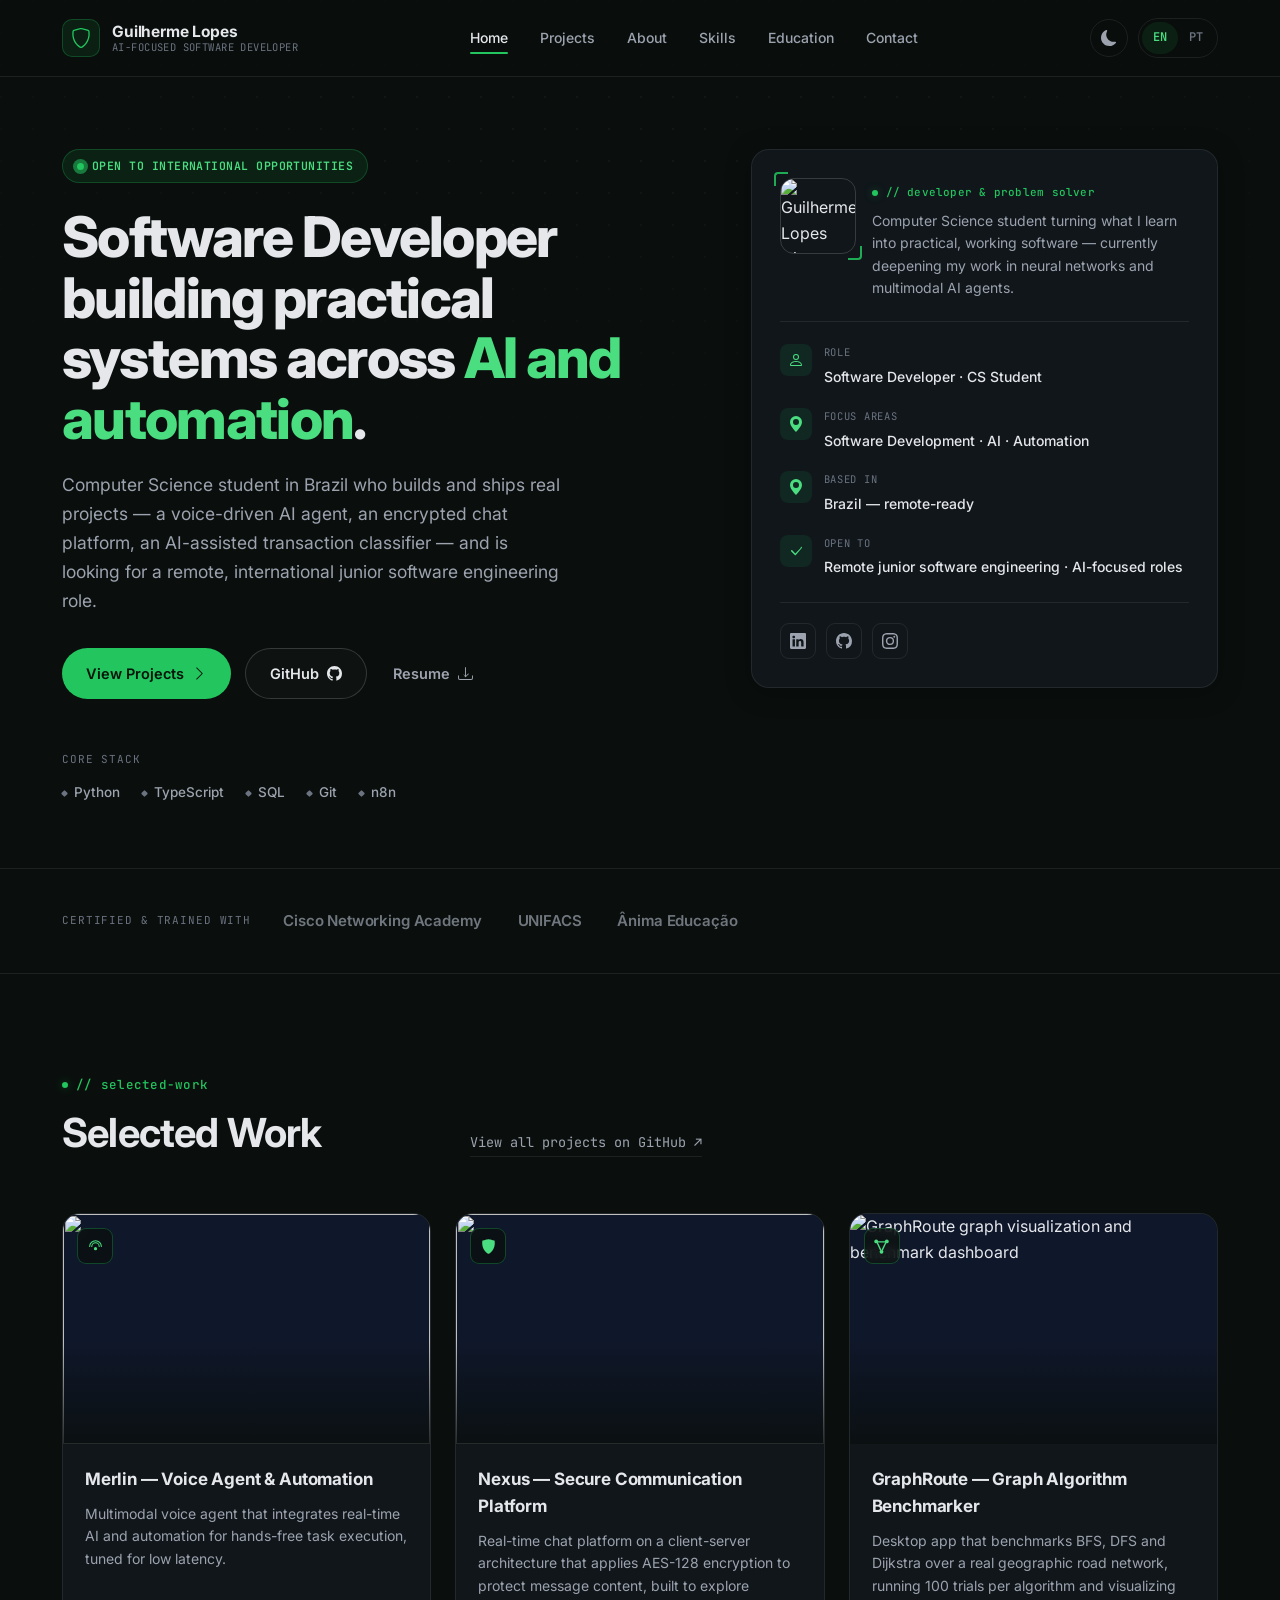
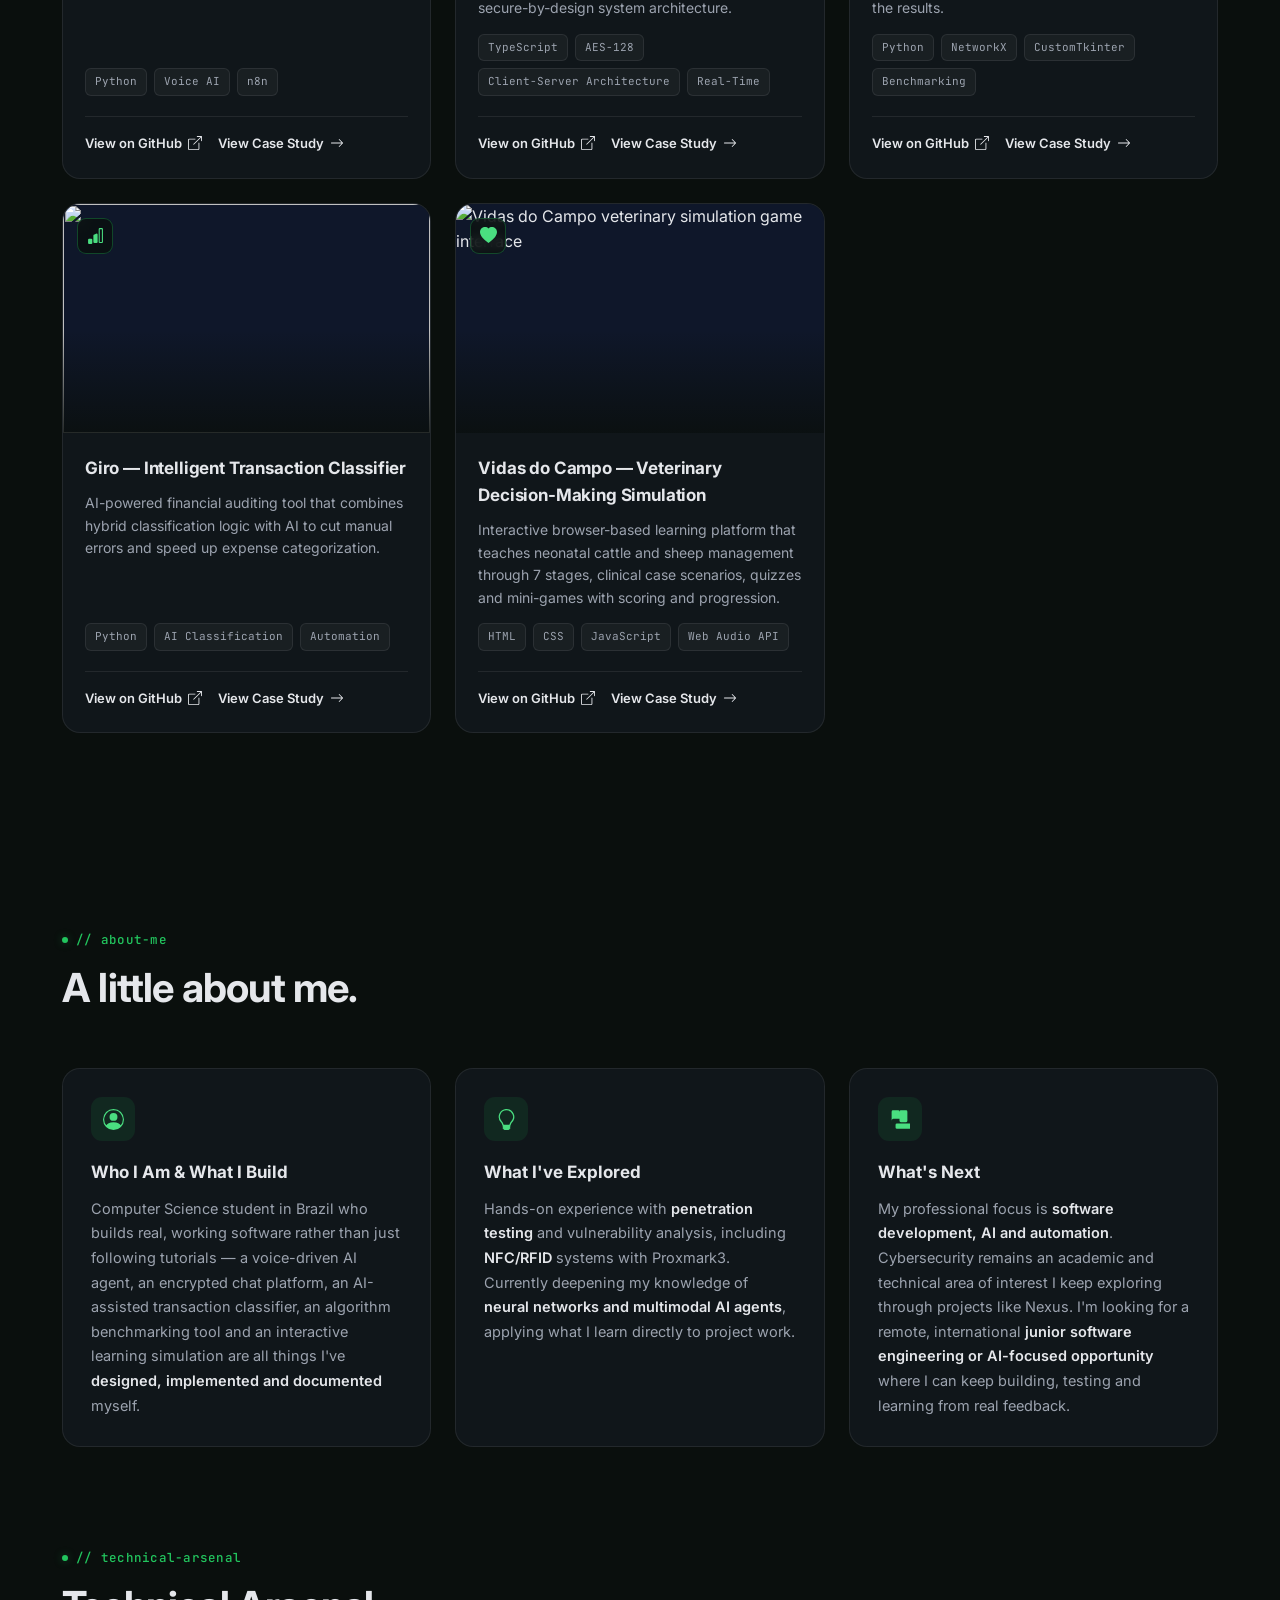
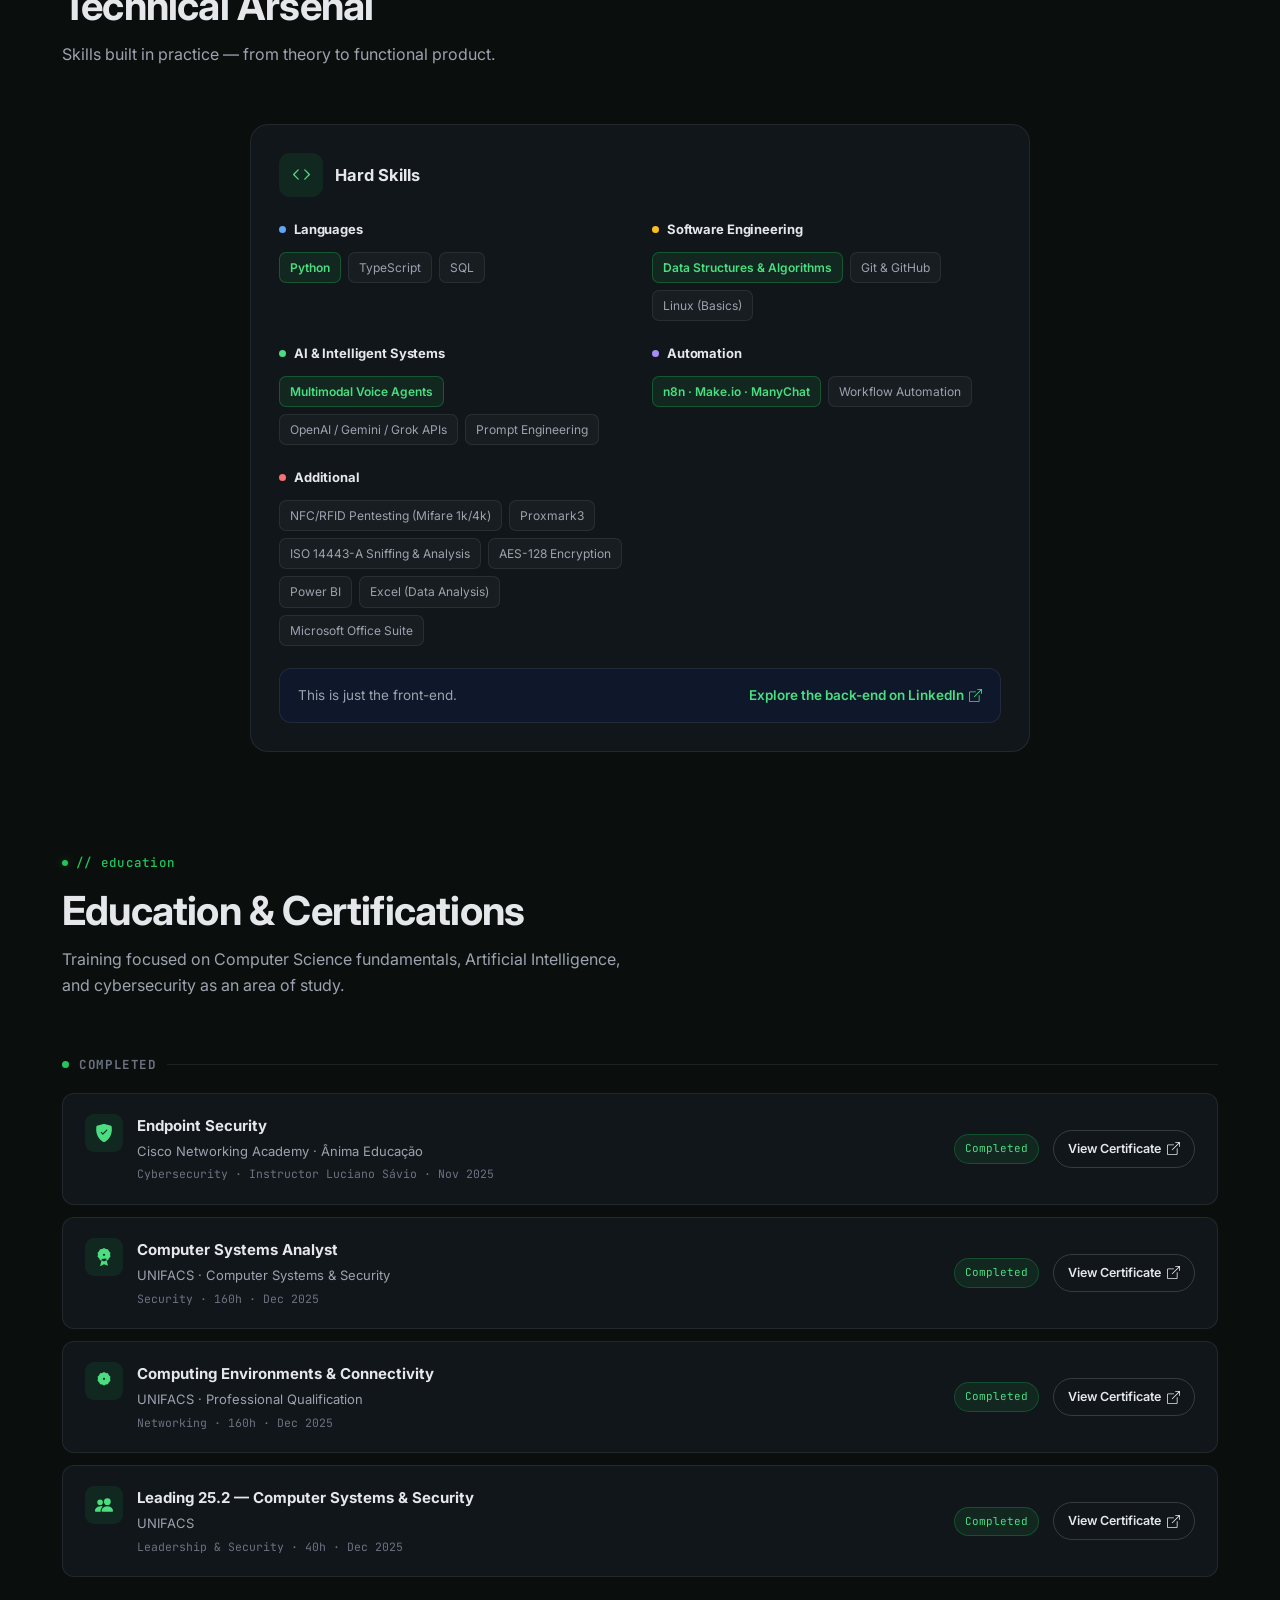
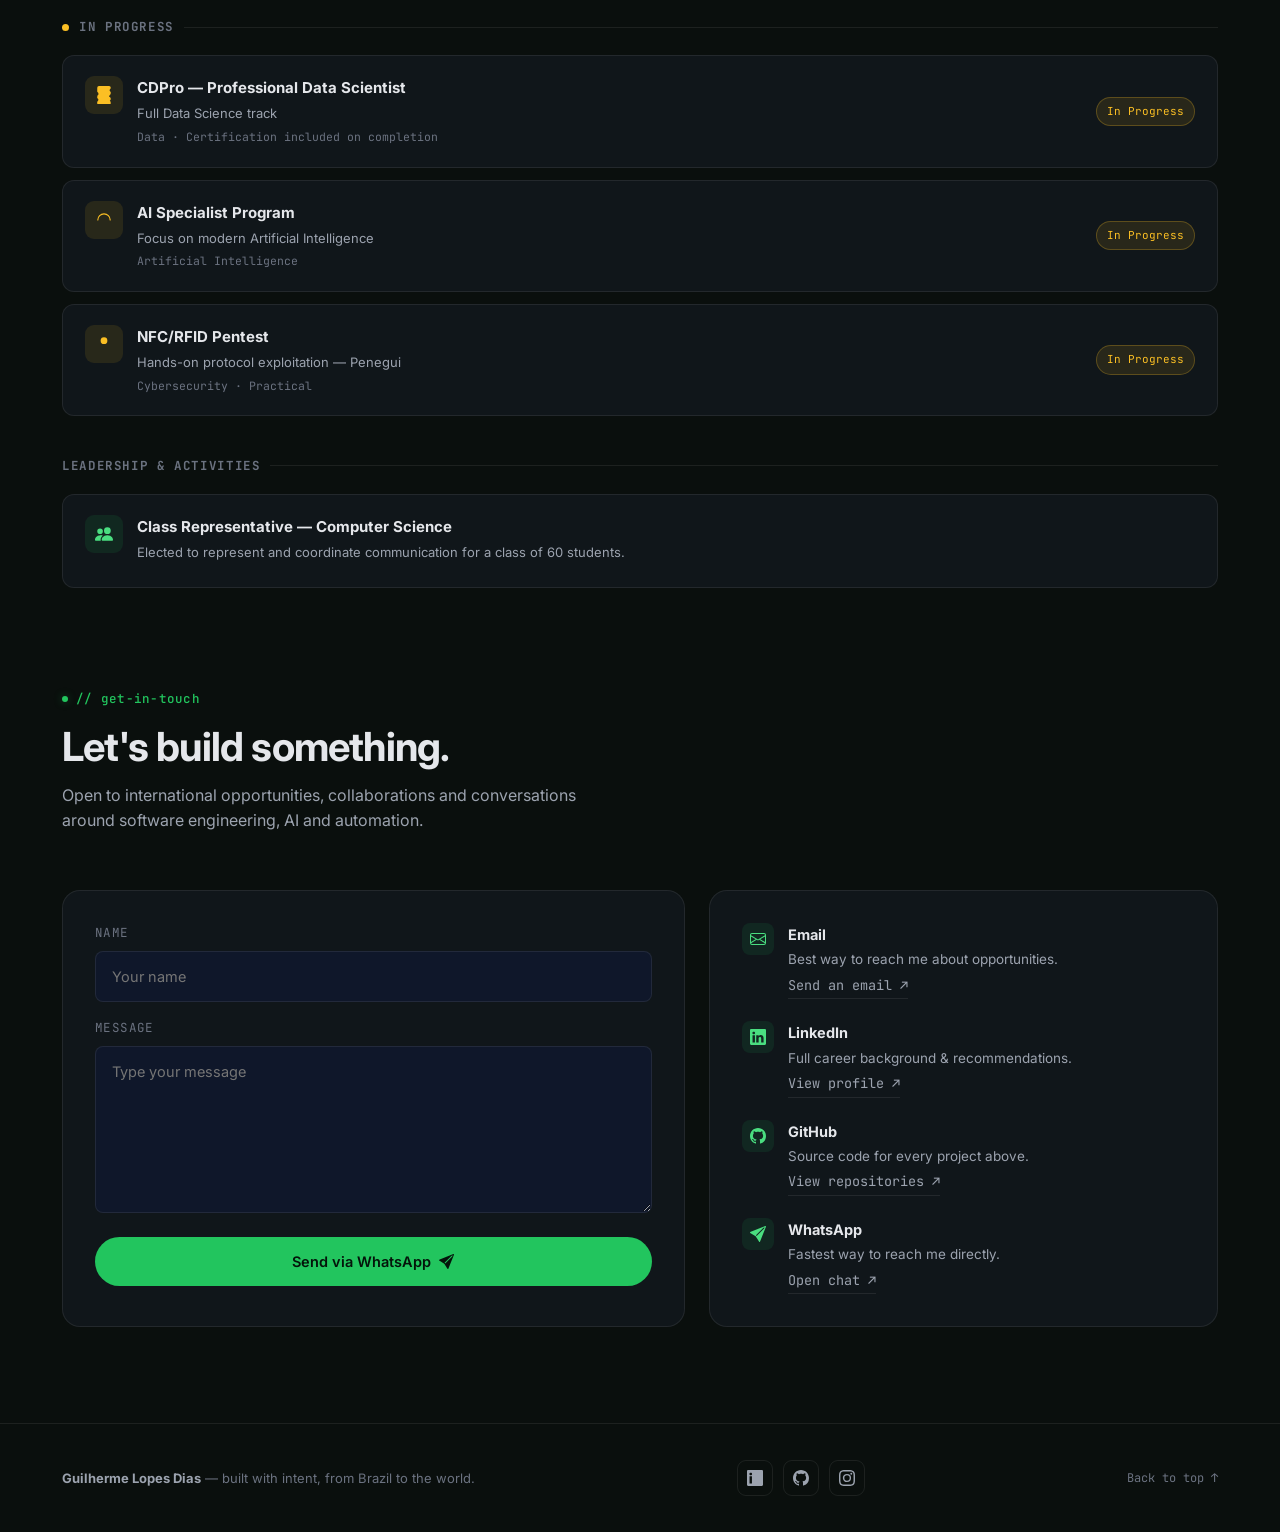
==== index (2) copy 2.html @ 8dca3798 "Add files via upload" ====
<!DOCTYPE html>
<html lang="en" data-theme="dark-green">
<head>
<meta charset="UTF-8">
<meta name="viewport" content="width=device-width, initial-scale=1.0">
<title>Guilherme Lopes Dias | Software Engineer | AI & Automation</title>
<meta name="description" content="Guilherme Lopes Dias — Computer Science student and early-career Software Engineer building practical projects across AI and automation, with cybersecurity as an area of academic and technical interest. Open to remote international junior software engineering opportunities.">
<meta property="og:type" content="website">
<meta property="og:title" content="Guilherme Lopes Dias | Software Engineer | AI & Automation">
<meta property="og:description" content="Computer Science student building practical software across AI, automation and security-focused projects. Open to remote international junior software engineering opportunities.">
<meta property="og:image" content="img/guilherme.jpeg">
<meta name="twitter:card" content="summary">
<meta name="twitter:title" content="Guilherme Lopes Dias | Software Engineer | AI & Automation">
<meta name="twitter:description" content="Computer Science student building practical software across AI, automation and security-focused projects. Open to remote international junior software engineering opportunities.">
<meta name="twitter:image" content="img/guilherme.jpeg">
<link rel="preconnect" href="https://fonts.googleapis.com">
<link rel="preconnect" href="https://fonts.gstatic.com" crossorigin>
<link rel="icon" type="image/svg+xml" href="favicon.svg">
<link rel="stylesheet" href="styles copy 2.css">
</head>
<body>

<a href="#main" class="skip-link">Skip to content</a>
<div class="bg-grid" aria-hidden="true"></div>

<!-- ============ HEADER ============ -->
<header class="site-header">
  <div class="header-inner">
    <a href="#home" class="brand">
      <span class="brand-mark" aria-hidden="true">
        <svg xmlns="http://www.w3.org/2000/svg" viewBox="0 0 16 16" fill="currentColor"><path d="M5.338 1.59a61 61 0 0 0-2.837.856.48.48 0 0 0-.328.39c-.554 4.157.726 7.19 2.253 9.188a10.7 10.7 0 0 0 2.287 2.233c.346.244.652.42.893.533q.18.085.293.118a1 1 0 0 0 .101.025 1 1 0 0 0 .1-.025q.114-.033.294-.118c.24-.113.547-.29.893-.533a10.7 10.7 0 0 0 2.287-2.233c1.527-1.997 2.807-5.031 2.253-9.188a.48.48 0 0 0-.328-.39q-1.286-.445-2.837-.855C9.552 1.29 8.531 1.067 8 1.067c-.531 0-1.552.223-2.662.524zM5.072.56C6.157.265 7.31 0 8 0s1.843.265 2.928.56c1.11.3 2.229.655 2.887.87a1.54 1.54 0 0 1 1.044 1.262c.596 4.477-.787 7.795-2.465 9.99a11.8 11.8 0 0 1-2.517 2.453 7 7 0 0 1-1.048.625c-.28.132-.581.24-.829.24s-.548-.108-.829-.24a7 7 0 0 1-1.048-.625 11.8 11.8 0 0 1-2.517-2.453C1.945 10.487.562 7.169 1.158 2.692A1.54 1.54 0 0 1 2.202 1.43 63 63 0 0 1 5.072.56z"/></svg>
      </span>
      <span class="brand-text">
        <span class="brand-name">Guilherme Lopes</span>
        <span class="brand-role" data-i18n="brand.role">AI-Focused Software Developer</span>
      </span>
    </a>

    <nav class="main-nav" id="mainNav">
      <ul>
        <li><a href="#home" class="nav-link active" data-i18n="nav.home">Home</a></li>
        <li><a href="#projects" class="nav-link" data-i18n="nav.projects">Projects</a></li>
        <li><a href="#about" class="nav-link" data-i18n="nav.about">About</a></li>
        <li><a href="#skills" class="nav-link" data-i18n="nav.skills">Skills</a></li>
        <li><a href="#experience" class="nav-link" data-i18n="nav.education">Education</a></li>
        <li><a href="#contact" class="nav-link" data-i18n="nav.contact">Contact</a></li>
      </ul>
      <div class="lang-toggle mobile-lang-toggle" role="group" aria-label="Language">
        <button class="lang-btn active" data-lang="en">EN</button>
        <button class="lang-btn" data-lang="pt">PT</button>
      </div>
    </nav>

    <div class="header-controls">
      <button class="icon-toggle" id="themeToggle" aria-label="Toggle theme">
        <svg class="icon-moon" xmlns="http://www.w3.org/2000/svg" viewBox="0 0 16 16" fill="currentColor"><path d="M6 .278a.768.768 0 0 1 .08.858 7.2 7.2 0 0 0-.878 3.46c0 4.021 3.278 7.277 7.318 7.277.527 0 1.04-.055 1.533-.16a.79.79 0 0 1 .81.316.73.73 0 0 1-.031.893A8.35 8.35 0 0 1 8.344 16C3.734 16 0 12.286 0 7.71 0 4.266 2.114 1.312 5.124.06A.75.75 0 0 1 6 .278z"/></svg>
        <svg class="icon-sun" xmlns="http://www.w3.org/2000/svg" viewBox="0 0 16 16" fill="currentColor"><path d="M8 11a3 3 0 1 1 0-6 3 3 0 0 1 0 6m0 1a4 4 0 1 0 0-8 4 4 0 0 0 0 8M8 0a.5.5 0 0 1 .5.5v2a.5.5 0 0 1-1 0v-2A.5.5 0 0 1 8 0m0 13a.5.5 0 0 1 .5.5v2a.5.5 0 0 1-1 0v-2a.5.5 0 0 1 .5-.5M16 8a.5.5 0 0 1-.5.5h-2a.5.5 0 0 1 0-1h2a.5.5 0 0 1 .5.5M3 8a.5.5 0 0 1-.5.5h-2a.5.5 0 0 1 0-1h2A.5.5 0 0 1 3 8m10.657-5.657a.5.5 0 0 1 0 .707l-1.414 1.415a.5.5 0 1 1-.707-.708l1.414-1.414a.5.5 0 0 1 .707 0m-9.193 9.193a.5.5 0 0 1 0 .707L3.05 13.657a.5.5 0 0 1-.707-.707l1.414-1.414a.5.5 0 0 1 .707 0m9.193 2.121a.5.5 0 0 1-.707 0l-1.414-1.414a.5.5 0 0 1 .707-.707l1.414 1.414a.5.5 0 0 1 0 .707M4.464 4.465a.5.5 0 0 1-.707 0L2.343 3.05a.5.5 0 1 1 .707-.707l1.414 1.414a.5.5 0 0 1 0 .708z"/></svg>
      </button>
      <div class="lang-toggle" role="group" aria-label="Language">
        <button class="lang-btn active" data-lang="en">EN</button>
        <button class="lang-btn" data-lang="pt">PT</button>
      </div>
      <button class="menu-toggle" id="menuToggle" aria-label="Open menu" aria-expanded="false">
        <svg class="icon-open" xmlns="http://www.w3.org/2000/svg" viewBox="0 0 16 16" fill="currentColor"><path fill-rule="evenodd" d="M2.5 12a.5.5 0 0 1 .5-.5h10a.5.5 0 0 1 0 1H3a.5.5 0 0 1-.5-.5m0-4a.5.5 0 0 1 .5-.5h10a.5.5 0 0 1 0 1H3a.5.5 0 0 1-.5-.5m0-4a.5.5 0 0 1 .5-.5h10a.5.5 0 0 1 0 1H3a.5.5 0 0 1-.5-.5"/></svg>
        <svg class="icon-close" xmlns="http://www.w3.org/2000/svg" viewBox="0 0 16 16" fill="currentColor"><path d="M2.146 2.854a.5.5 0 1 1 .708-.708L8 7.293l5.146-5.147a.5.5 0 0 1 .708.708L8.707 8l5.147 5.146a.5.5 0 0 1-.708.708L8 8.707l-5.146 5.147a.5.5 0 0 1-.708-.708L7.293 8 2.146 2.854z"/></svg>
      </button>
    </div>
  </div>
</header>

<main id="main">

  <!-- ============ HERO ============ -->
  <section class="hero" id="home">
    <div class="container">
      <div class="hero-grid">

        <div class="hero-content">
          <span class="badge"><span class="pulse-dot"></span><span data-i18n="hero.badge">OPEN TO INTERNATIONAL OPPORTUNITIES</span></span>
          <h1><span data-i18n="hero.headline.pre">Software Developer building practical systems across</span> <span class="accent" data-i18n="hero.headline.accent">AI and automation</span><span data-i18n="hero.headline.dot">.</span></h1>
          <p class="hero-sub" data-i18n="hero.sub">Computer Science student in Brazil who builds and ships real projects — a voice-driven AI agent, an encrypted chat platform, an AI-assisted transaction classifier — and is looking for a remote, international junior software engineering role.</p>

          <div class="hero-cta">
            <a href="#projects" class="btn btn-primary">
              <span data-i18n="hero.ctaPrimary">View Projects</span>
              <svg xmlns="http://www.w3.org/2000/svg" viewBox="0 0 16 16" fill="currentColor"><path fill-rule="evenodd" d="M4.646 1.646a.5.5 0 0 1 .708 0l6 6a.5.5 0 0 1 0 .708l-6 6a.5.5 0 0 1-.708-.708L10.293 8 4.646 2.354a.5.5 0 0 1 0-.708z"/></svg>
            </a>
            <a href="https://github.com/Guilherme-Lopesz" target="_blank" rel="noopener" class="btn btn-outline">
              <span data-i18n="hero.ctaTertiary">GitHub</span>
              <svg xmlns="http://www.w3.org/2000/svg" viewBox="0 0 16 16" fill="currentColor"><path d="M8 0C3.58 0 0 3.58 0 8c0 3.54 2.29 6.53 5.47 7.59.4.07.55-.17.55-.38 0-.19-.01-.82-.01-1.49-2.01.37-2.53-.49-2.69-.94-.09-.23-.48-.94-.82-1.13-.28-.15-.68-.52-.01-.53.63-.01 1.08.58 1.23.82.72 1.21 1.87.87 2.33.66.07-.52.28-.87.51-1.07-1.78-.2-3.64-.89-3.64-3.95 0-.87.31-1.59.82-2.15-.08-.2-.36-1.02.08-2.12 0 0 .67-.21 2.2.82.64-.18 1.32-.27 2-.27s1.36.09 2 .27c1.53-1.04 2.2-.82 2.2-.82.44 1.1.16 1.92.08 2.12.51.56.82 1.27.82 2.15 0 3.07-1.87 3.75-3.65 3.95.29.25.54.73.54 1.48 0 1.07-.01 1.93-.01 2.2 0 .21.15.46.55.38A8.01 8.01 0 0 0 16 8c0-4.42-3.58-8-8-8"/></svg>
            </a>
            <!-- TODO: replace with the real resume file path once it's added to the project -->
            <a href="Guilherme_Lopes_Dias_Resume_Updated.pdf" target="_blank" rel="noopener" class="btn btn-ghost">
              <span data-i18n="hero.ctaResume">Resume</span>
              <svg xmlns="http://www.w3.org/2000/svg" viewBox="0 0 16 16" fill="currentColor"><path d="M.5 9.9a.5.5 0 0 1 .5.5v2.5a1 1 0 0 0 1 1h12a1 1 0 0 0 1-1v-2.5a.5.5 0 0 1 1 0v2.5a2 2 0 0 1-2 2H2a2 2 0 0 1-2-2v-2.5a.5.5 0 0 1 .5-.5"/><path d="M7.646 11.854a.5.5 0 0 0 .708 0l3-3a.5.5 0 0 0-.708-.708L8.5 10.293V1.5a.5.5 0 0 0-1 0v8.793L5.354 8.146a.5.5 0 1_-.708.708z"/></svg>
            </a>
          </div>

          <div class="tech-row">
            <span class="tech-row-label" data-i18n="hero.stackLabel">CORE STACK</span>
            <ul class="tech-list">
              <li>Python</li><li>TypeScript</li><li>SQL</li><li>Git</li><li>n8n</li>
            </ul>
          </div>
        </div>

        <aside class="profile-card">
          <div class="profile-top">
            <div class="profile-photo-frame">
              <span class="bracket bracket-tl" aria-hidden="true"></span>
              <img src="img/guilherme.jpeg" alt="Guilherme Lopes Dias">
              <span class="bracket bracket-br" aria-hidden="true"></span>
            </div>
            <div class="profile-intro">
              <span class="eyebrow" data-i18n="hero.profileEyebrow">// developer &amp; problem solver</span>
              <p data-i18n="hero.profileBio">Computer Science student turning what I learn into practical, working software — currently deepening my work in neural networks and multimodal AI agents.</p>
            </div>
          </div>

          <div class="profile-stats">
            <div class="stat">
              <span class="stat-icon" aria-hidden="true"><svg xmlns="http://www.w3.org/2000/svg" viewBox="0 0 16 16" fill="currentColor"><path d="M8 8a3 3 0 1 0 0-6 3 3 0 0 0 0 6m2 -3a2 2 0 1 1-4 0 2 2 0 0 1 4 0m4 8c0 1-1 1-1 1H3s-1 0-1-1 1-4 6-4 6 3 6 4m-1-.004c-.001-.246-.154-.986-.832-1.664C11.516 10.68 10.289 10 8 10s-3.516.68-4.168 1.332c-.678.678-.83 1.418-.832 1.664z"/></svg></span>
              <div>
                <span class="stat-label" data-i18n="hero.roleLabel">ROLE</span>
                <span class="stat-value" data-i18n="hero.roleValue">Software Developer · CS Student</span>
              </div>
            </div>
            <div class="stat">
              <span class="stat-icon" aria-hidden="true"><svg xmlns="http://www.w3.org/2000/svg" viewBox="0 0 16 16" fill="currentColor"><path d="M8 16s6-5.686 6-10A6 6 0 0 0 2 6c0 4.314 6 10 6 10m0-7a3 3 0 1 1 0-6 3 3 0 0 1 0 6"/></svg></span>
              <div>
                <span class="stat-label" data-i18n="hero.focusLabel">FOCUS AREAS</span>
                <span class="stat-value" data-i18n="hero.focusValue">Software Development · AI · Automation</span>
              </div>
            </div>
            <div class="stat">
              <span class="stat-icon" aria-hidden="true"><svg xmlns="http://www.w3.org/2000/svg" viewBox="0 0 16 16" fill="currentColor"><path d="M8 16s6-5.686 6-10A6 6 0 0 0 2 6c0 4.314 6 10 6 10m0-7a3 3 0 1 1 0-6 3 3 0 0 1 0 6"/></svg></span>
              <div>
                <span class="stat-label" data-i18n="hero.baseLabel">BASED IN</span>
                <span class="stat-value" data-i18n="hero.baseValue">Brazil — remote-ready</span>
              </div>
            </div>
            <div class="stat">
              <span class="stat-icon" aria-hidden="true"><svg xmlns="http://www.w3.org/2000/svg" viewBox="0 0 16 16" fill="currentColor"><path d="M12.736 3.97a.733.733 0 0 1 1.047 0c.286.289.29.756.008 1.05L7.88 12.01a.733.733 0 0 1-1.065.02L3.217 8.384a.757.757 0 0 1 0-1.06.733.733 0 0 1 1.047 0l3.052 3.093 5.4-5.425z"/></svg></span>
              <div>
                <span class="stat-label" data-i18n="hero.openToLabel">OPEN TO</span>
                <span class="stat-value" data-i18n="hero.openToValue">Remote junior software engineering · AI-focused roles</span>
              </div>
            </div>
          </div>

          <div class="profile-social">
            <a href="https://www.linkedin.com/in/guilhermelopesdias" target="_blank" rel="noopener" class="social-icon" aria-label="LinkedIn">
              <svg xmlns="http://www.w3.org/2000/svg" viewBox="0 0 16 16" fill="currentColor"><path d="M0 1.146C0 .513.526 0 1.175 0h13.65C15.474 0 16 .513 16 1.146v13.708c0 .633-.526 1.146-1.175 1.146H1.175C.526 16 0 15.487 0 14.854zm4.943 12.248V6.169H2.542v7.225zm-1.2-8.212c.837 0 1.358-.554 1.358-1.248-.015-.709-.52-1.248-1.342-1.248S2.4 3.226 2.4 3.934c0 .694.521 1.248 1.327 1.248zm4.908 8.212V9.359c0-.216.016-.432.08-.586.173-.431.568-.878 1.232-.878.869 0 1.216.662 1.216 1.634v3.865h2.401V9.25c0-2.22-1.184-3.252-2.764-3.252-1.274 0-1.845.7-2.165 1.193v.025h-.016l.016-.025V6.169h-2.4c.03.678 0 7.225 0 7.225z"/></svg>
            </a>
            <a href="https://github.com/Guilherme-Lopesz" target="_blank" rel="noopener" class="social-icon" aria-label="GitHub">
              <svg xmlns="http://www.w3.org/2000/svg" viewBox="0 0 16 16" fill="currentColor"><path d="M8 0C3.58 0 0 3.58 0 8c0 3.54 2.29 6.53 5.47 7.59.4.07.55-.17.55-.38 0-.19-.01-.82-.01-1.49-2.01.37-2.53-.49-2.69-.94-.09-.23-.48-.94-.82-1.13-.28-.15-.68-.52-.01-.53.63-.01 1.08.58 1.23.82.72 1.21 1.87.87 2.33.66.07-.52.28-.87.51-1.07-1.78-.2-3.64-.89-3.64-3.95 0-.87.31-1.59.82-2.15-.08-.2-.36-1.02.08-2.12 0 0 .67-.21 2.2.82.64-.18 1.32-.27 2-.27s1.36.09 2 .27c1.53-1.04 2.2-.82 2.2-.82.44 1.1.16 1.92.08 2.12.51.56.82 1.27.82 2.15 0 3.07-1.87 3.75-3.65 3.95.29.25.54.73.54 1.48 0 1.07-.01 1.93-.01 2.2 0 .21.15.46.55.38A8.01 8.01 0 0 0 16 8c0-4.42-3.58-8-8-8"/></svg>
            </a>
            <a href="https://www.instagram.com/guilherme__lopesz" target="_blank" rel="noopener" class="social-icon" aria-label="Instagram">
              <svg xmlns="http://www.w3.org/2000/svg" viewBox="0 0 16 16" fill="currentColor"><path d="M8 0C5.829 0 5.556.01 4.703.048 3.85.088 3.269.222 2.76.42a3.9 3.9 0 0 0-1.417.923A3.9 3.9 0 0 0 .42 2.76C.222 3.268.087 3.85.048 4.7.01 5.555 0 5.827 0 8.001c0 2.172.01 2.444.048 3.297.04.852.174 1.433.372 1.942.205.526.478.972.923 1.417.444.445.89.719 1.416.923.51.198 1.09.333 1.942.372C5.555 15.99 5.827 16 8 16s2.444-.01 3.298-.048c.851-.04 1.434-.174 1.943-.372a3.9 3.9 0 0 0 1.416-.923c.445-.445.718-.891.923-1.417.197-.509.332-1.09.372-1.942C15.99 10.445 16 10.173 16 8s-.01-2.445-.048-3.299c-.04-.851-.175-1.433-.372-1.941a3.9 3.9 0 0 0-.923-1.417A3.9 3.9 0 0 0 13.24.42c-.51-.198-1.092-.333-1.943-.372C10.443.01 10.172 0 7.998 0zm-.717 1.442h.718c2.136 0 2.389.007 3.232.046.78.035 1.204.166 1.486.275.373.145.64.319.92.599s.453.546.598.92c.11.281.24.705.275 1.485.039.843.047 1.096.047 3.231s-.008 2.389-.047 3.232c-.035.78-.166 1.203-.275 1.485a2.5 2.5 0 0 1-.599.919c-.28.28-.546.453-.92.598-.28.11-.704.24-1.485.276-.843.038-1.096.047-3.232.047s-2.39-.009-3.233-.047c-.78-.036-1.203-.166-1.485-.276a2.5 2.5 0 0 1-.92-.598 2.5 2.5 0 0 1-.6-.92c-.109-.281-.24-.705-.275-1.485-.038-.843-.046-1.096-.046-3.233s.008-2.388.046-3.231c.036-.78.166-1.204.276-1.486.145-.373.319-.64.599-.92s.546-.453.92-.598c.282-.11.705-.24 1.485-.276.738-.034 1.024-.044 2.515-.045zm4.988 1.328a.96.96 0 1 0 0 1.92.96.96 0 0 0 0-1.92m-4.27 1.122a4.109 4.109 0 1 0 0 8.217 4.109 4.109 0 0 0 0-8.217m0 1.441a2.667 2.667 0 1 1 0 5.334 2.667 2.667 0 0 1 0-5.334"/></svg>
            </a>
          </div>
        </aside>

      </div>
    </div>
  </section>

  <!-- ============ TRUST ROW ============ -->
  <section class="trust-row reveal">
    <div class="container">
      <p class="trust-label" data-i18n="trust.label">CERTIFIED &amp; TRAINED WITH</p>
      <div class="trust-logos">
        <span>Cisco Networking Academy</span>
        <span>UNIFACS</span>
        <span>Ânima Educação</span>
      </div>
    </div>
  </section>

  <!-- ============ PROJECTS ============ -->
  <section class="projects reveal-section" id="projects">
    <div class="container">
      <div class="section-head reveal">
        <span class="eyebrow">// selected-work</span>
        <div class="section-head-row">
          <h2 data-i18n="projects.title">Selected Work</h2>
          <a href="https://github.com/Guilherme-Lopesz" target="_blank" rel="noopener" class="text-link" data-i18n="projects.viewAll">View all projects on GitHub ↗</a>
        </div>
      </div>

      <div class="project-grid reveal" id="projectsGrid"><!-- cards injected by script.js --></div>

      <noscript>
        <p data-i18n="projects.noscript.note">This section needs JavaScript to render. Here are direct links in the meantime:</p>
        <ul class="project-grid">
          <li><a href="https://github.com/Guilherme-Lopesz/Merlin-voice-agent" target="_blank" rel="noopener">Merlin — Voice Agent &amp; Automation</a></li>
          <li><a href="https://github.com/Guilherme-Lopesz/Nexus" target="_blank" rel="noopener">Nexus — Secure Communication Platform</a></li>
          <li><a href="https://github.com/Guilherme-Lopesz/Classificador-Inteligente-de-Transa-es" target="_blank" rel="noopener">Giro — Intelligent Transaction Classifier</a></li>
          <li><a href="https://github.com/Guilherme-Lopesz/graphroute-analyzer" target="_blank" rel="noopener">GraphRoute — Graph Algorithm Benchmarker</a></li>
          <li><a href="https://github.com/Guilherme-Lopesz/vidas-do-campo2" target="_blank" rel="noopener">Vidas do Campo — Veterinary Decision-Making Simulation</a></li>
        </ul>
      </noscript>
    </div>
  </section>

  <!-- ============ PROJECT CASE STUDY MODAL ============ -->
  <div class="modal-overlay" id="projectModal" aria-hidden="true">
    <div class="modal-panel" role="dialog" aria-modal="true" aria-labelledby="modalTitle">
      <button type="button" class="modal-close" id="modalClose" data-i18n-aria="modal.close" aria-label="Close">
        <svg xmlns="http://www.w3.org/2000/svg" viewBox="0 0 16 16" fill="currentColor"><path d="M2.146 2.854a.5.5 0 1 1 .708-.708L8 7.293l5.146-5.147a.5.5 0 0 1 .708.708L8.707 8l5.147 5.146a.5.5 0 0 1-.708.708L8 8.707l-5.146 5.147a.5.5 0 0 1-.708-.708L7.293 8 2.146 2.854z"/></svg>
      </button>
      <div class="modal-scroll" id="modalScroll"><!-- content injected by script.js --></div>
    </div>
  </div>

  <!-- ============ ABOUT ============ -->
  <section class="about reveal-section" id="about">
    <div class="container">
      <div class="section-head reveal">
        <span class="eyebrow">// about-me</span>
        <h2 data-i18n="about.title">A little about me.</h2>
      </div>

      <div class="about-grid">
        <div class="about-card reveal">
          <span class="about-card-icon" aria-hidden="true"><svg xmlns="http://www.w3.org/2000/svg" viewBox="0 0 16 16" fill="currentColor"><path d="M11 6a3 3 0 1 1-6 0 3 3 0 0 1 6 0"/><path fill-rule="evenodd" d="M0 8a8 8 0 1 1 16 0A8 8 0 0 1 0 8m8-7a7 7 0 0 0-5.468 11.37C3.242 11.226 4.805 10 8 10s4.757 1.225 5.468 2.37A7 7 0 0 0 8 1"/></svg></span>
          <h3 data-i18n="about.card1.title">Who I Am &amp; What I Build</h3>
          <p data-i18n="about.card1.body">Computer Science student in Brazil who builds real, working software rather than just following tutorials — a voice-driven AI agent, an encrypted chat platform, an AI-assisted transaction classifier, an algorithm benchmarking tool and an interactive learning simulation are all things I've <strong>designed, implemented and documented</strong> myself.</p>
        </div>

        <div class="about-card reveal">
          <span class="about-card-icon" aria-hidden="true"><svg xmlns="http://www.w3.org/2000/svg" viewBox="0 0 16 16" fill="currentColor"><path d="M2 6a6 6 0 1 1 10.174 4.31c-.203.196-.359.4-.453.619l-.762 1.769A.5.5 0 0 1 10.5 13a.5.5 0 0 1 0 1 .5.5 0 0 1 0 1l-.224.447a1 1 0 0 1-.894.553H6.618a1 1 0 0 1-.894-.553L5.5 15a.5.5 0 0 1 0-1 .5.5 0 0 1 0-1 .5.5 0 0 1-.46-.302l-.761-1.77a1.96 1.96 0 0 0-.453-.618A5.98 5.98 0 0 1 2 6m6-5a5 5 0 0 0-3.479 8.592c.263.254.514.564.676.941L5.83 12h4.342l.632-1.467c.162-.377.413-.687.676-.941A5 5 0 0 0 8 1"/></svg></span>
          <h3 data-i18n="about.card2.title">What I've Explored</h3>
          <p data-i18n="about.card2.body">Hands-on experience with <strong>penetration testing</strong> and vulnerability analysis, including <strong>NFC/RFID</strong> systems with Proxmark3. Currently deepening my knowledge of <strong>neural networks and multimodal AI agents</strong>, applying what I learn directly to project work.</p>
        </div>

        <div class="about-card reveal">
          <span class="about-card-icon" aria-hidden="true"><svg xmlns="http://www.w3.org/2000/svg" viewBox="0 0 16 16" fill="currentColor"><path d="M2 2a1 1 0 0 1 1-1h4a1 1 0 0 1 1 1v5.5H3.5A1.5 1.5 0 0 0 2 9.5zm6 0a1 1 0 0 1 1-1h4a1 1 0 0 1 1 1v7a1 1 0 0 1-1 1h-4a1 1 0 0 1-1-1zm-2 9a1 1 0 0 0-1 1v2a1 1 0 0 0 1 1h10a1 1 0 0 0 1-1v-2a1 1 0 0 0-1-1z"/></svg></span>
          <h3 data-i18n="about.card3.title">What's Next</h3>
          <p data-i18n="about.card3.body">My professional focus is <strong>software development, AI and automation</strong>. Cybersecurity remains an academic and technical area of interest I keep exploring through projects like Nexus. I'm looking for a remote, international <strong>junior software engineering or AI-focused opportunity</strong> where I can keep building, testing and learning from real feedback.</p>
        </div>
      </div>
    </div>
  </section>

  <!-- ============ SKILLS ============ -->
  <section class="skills reveal-section" id="skills">
    <div class="container">
      <div class="section-head reveal">
        <span class="eyebrow">// technical-arsenal</span>
        <h2 data-i18n="skills.title">Technical Arsenal</h2>
        <p class="section-sub" data-i18n="skills.sub">Skills built in practice — from theory to functional product.</p>
      </div>

      <div class="skills-grid skills-grid--single">

        <!-- Hard skills -->
        <div class="skills-card reveal">
          <div class="skills-card-head">
            <span class="about-card-icon" aria-hidden="true"><svg xmlns="http://www.w3.org/2000/svg" viewBox="0 0 16 16" fill="currentColor"><path d="M5.854 4.854a.5.5 0 1 0-.708-.708l-3.5 3.5a.5.5 0 0 0 0 .708l3.5 3.5a.5.5 0 0 0 .708-.708L2.707 8zm4.292 0a.5.5 0 0 1 .708-.708l3.5 3.5a.5.5 0 0 1 0 .708l-3.5 3.5a.5.5 0 0 1-.708-.708L13.293 8z"/></svg></span>
            <h3 data-i18n="skills.hardTitle">Hard Skills</h3>
          </div>

          <div class="hard-grid">
            <div>
              <div class="hard-block-title"><span class="dot dot--code"></span><span data-i18n="skills.blockLang">Languages</span></div>
              <div class="skill-tags">
                <span class="skill-tag skill-tag--hi" data-i18n="skills.blockLang.tag1">Python</span>
                <span class="skill-tag" data-i18n="skills.blockLang.tag2">TypeScript</span>
                <span class="skill-tag" data-i18n="skills.blockLang.tag3">SQL</span>
              </div>
            </div>
            <div>
              <div class="hard-block-title"><span class="dot dot--sys"></span><span data-i18n="skills.blockSwe">Software Engineering</span></div>
              <div class="skill-tags">
                <span class="skill-tag skill-tag--hi" data-i18n="skills.blockSwe.tag1">Data Structures &amp; Algorithms</span>
                <span class="skill-tag" data-i18n="skills.blockSwe.tag2">Git &amp; GitHub</span>
                <span class="skill-tag" data-i18n="skills.blockSwe.tag3">Linux (Basics)</span>
              </div>
            </div>
            <div>
              <div class="hard-block-title"><span class="dot dot--ia"></span><span data-i18n="skills.block1">AI &amp; Intelligent Systems</span></div>
              <div class="skill-tags">
                <span class="skill-tag skill-tag--hi" data-i18n="skills.block1.tag1">Multimodal Voice Agents</span>
                <span class="skill-tag" data-i18n="skills.block1.tag2">OpenAI / Gemini / Grok APIs</span>
                <span class="skill-tag" data-i18n="skills.block1.tag3">Prompt Engineering</span>
              </div>
            </div>
            <div>
              <div class="hard-block-title"><span class="dot dot--auto"></span><span data-i18n="skills.blockAuto">Automation</span></div>
              <div class="skill-tags">
                <span class="skill-tag skill-tag--hi" data-i18n="skills.blockAuto.tag1">n8n · Make.io · ManyChat</span>
                <span class="skill-tag" data-i18n="skills.blockAuto.tag2">Workflow Automation</span>
              </div>
            </div>
            <div>
              <div class="hard-block-title"><span class="dot dot--cyber"></span><span data-i18n="skills.blockAdd">Additional</span></div>
              <div class="skill-tags">
                <span class="skill-tag" data-i18n="skills.blockAdd.tag1">NFC/RFID Pentesting (Mifare 1k/4k)</span>
                <span class="skill-tag" data-i18n="skills.blockAdd.tag2">Proxmark3</span>
                <span class="skill-tag" data-i18n="skills.blockAdd.tag3">ISO 14443-A Sniffing &amp; Analysis</span>
                <span class="skill-tag" data-i18n="skills.blockAdd.tag4">AES-128 Encryption</span>
                <span class="skill-tag" data-i18n="skills.blockAdd.tag5">Power BI</span>
                <span class="skill-tag" data-i18n="skills.blockAdd.tag6">Excel (Data Analysis)</span>
                <span class="skill-tag" data-i18n="skills.blockAdd.tag7">Microsoft Office Suite</span>
              </div>
            </div>
          </div>

          <div class="skills-cta">
            <span data-i18n="skills.cta.text">This is just the front-end.</span>
            <a href="https://www.linkedin.com/in/guilhermelopesdias" target="_blank" rel="noopener">
              <span data-i18n="skills.cta.link">Explore the back-end on LinkedIn</span>
              <svg xmlns="http://www.w3.org/2000/svg" viewBox="0 0 16 16" fill="currentColor"><path fill-rule="evenodd" d="M8.636 3.5a.5.5 0 0 0-.5-.5H1.5A1.5 1.5 0 0 0 0 4.5v10A1.5 1.5 0 0 0 1.5 16h10a1.5 1.5 0 0 0 1.5-1.5V7.864a.5.5 0 0 0-1 0V14.5a.5.5 0 0 1-.5.5h-10a.5.5 0 0 1-.5-.5v-10a.5.5 0 0 1 .5-.5h6.636a.5.5 0 0 0 .5-.5"/><path fill-rule="evenodd" d="M16 .5a.5.5 0 0 0-.5-.5h-5a.5.5 0 0 0 0 1h3.793L6.146 9.146a.5.5 0 1 0 .708.708L15 1.707V5.5a.5.5 0 0 0 1 0z"/></svg>
            </a>
          </div>
        </div>

      </div>
    </div>
  </section>

  <!-- ============ EDUCATION / CERTIFICATIONS ============ -->
  <section class="experience reveal-section" id="experience">
    <div class="container">
      <div class="section-head reveal">
        <span class="eyebrow">// education</span>
        <h2 data-i18n="edu.title">Education &amp; Certifications</h2>
        <p class="section-sub" data-i18n="edu.sub">Training focused on Computer Science fundamentals, Artificial Intelligence, and cybersecurity as an area of study.</p>
      </div>

      <h3 class="exp-subhead status-live reveal" data-i18n="edu.completed">Completed</h3>
      <div class="cert-list">

        <div class="cert-card reveal">
          <div class="cert-info">
            <span class="cert-icon" aria-hidden="true"><svg xmlns="http://www.w3.org/2000/svg" viewBox="0 0 16 16" fill="currentColor"><path d="M8 0c-.69 0-1.843.265-2.928.56-1.11.3-2.229.655-2.887.87A1.54 1.54 0 0 0 1.158 2.69C.562 7.169 1.945 10.487 3.63 12.68a11.8 11.8 0 0 0 2.517 2.453 7 7 0 0 0 1.048.625c.281.132.581.24.829.24s.548-.108.829-.24a7 7 0 0 0 1.048-.625 11.8 11.8 0 0 0 2.517-2.453c1.678-2.195 3.061-5.513 2.465-9.99a1.54 1.54 0 0 0-1.044-1.263c-.658-.215-1.777-.57-2.887-.87C9.843.265 8.69 0 8 0zm2.146 5.146a.5.5 0 0 1 .708.708l-3.5 3.5a.5.5 0 0 1-.708 0l-1.5-1.5a.5.5 0 1 1 .708-.708L7 8.293z"/></svg></span>
            <div>
              <div class="cert-title" data-i18n="edu.cert1.title">Endpoint Security</div>
              <div class="cert-subtitle" data-i18n="edu.cert1.sub">Cisco Networking Academy · Ânima Educação</div>
              <div class="cert-meta" data-i18n="edu.cert1.meta">Cybersecurity · Instructor Luciano Sávio · Nov 2025</div>
            </div>
          </div>
          <div class="cert-action">
            <span class="status-chip" data-i18n="edu.statusDone">Completed</span>
            <a class="cert-btn" href="certificados/cert-endpoint-security.pdf" target="_blank" rel="noopener">
              <span data-i18n="edu.viewCert">View Certificate</span>
              <svg xmlns="http://www.w3.org/2000/svg" viewBox="0 0 16 16" fill="currentColor"><path fill-rule="evenodd" d="M8.636 3.5a.5.5 0 0 0-.5-.5H1.5A1.5 1.5 0 0 0 0 4.5v10A1.5 1.5 0 0 0 1.5 16h10a1.5 1.5 0 0 0 1.5-1.5V7.864a.5.5 0 0 0-1 0V14.5a.5.5 0 0 1-.5.5h-10a.5.5 0 0 1-.5-.5v-10a.5.5 0 0 1 .5-.5h6.636a.5.5 0 0 0 .5-.5"/><path fill-rule="evenodd" d="M16 .5a.5.5 0 0 0-.5-.5h-5a.5.5 0 0 0 0 1h3.793L6.146 9.146a.5.5 0 1 0 .708.708L15 1.707V5.5a.5.5 0 0 0 1 0z"/></svg>
            </a>
          </div>
        </div>

        <div class="cert-card reveal">
          <div class="cert-info">
            <span class="cert-icon" aria-hidden="true"><svg xmlns="http://www.w3.org/2000/svg" viewBox="0 0 16 16" fill="currentColor"><path d="M9.669.864 8 0 6.331.864l-1.858.282-.842 1.68-1.337 1.32L2.6 6l-.306 1.854 1.337 1.32.842 1.68 1.858.282L8 12l1.669-.864 1.858-.282.842-1.68 1.337-1.32L13.4 6l.306-1.854-1.337-1.32-.842-1.68zM9 6a1 1 0 1 1-2 0 1 1 0 0 1 2 0m.93 3.379 1.598 6.401L8 14.5l-3.528 1.78 1.598-6.401z"/></svg></span>
            <div>
              <div class="cert-title" data-i18n="edu.cert2.title">Computer Systems Analyst</div>
              <div class="cert-subtitle" data-i18n="edu.cert2.sub">UNIFACS · Computer Systems &amp; Security</div>
              <div class="cert-meta" data-i18n="edu.cert2.meta">Security · 160h · Dec 2025</div>
            </div>
          </div>
          <div class="cert-action">
            <span class="status-chip" data-i18n="edu.statusDone">Completed</span>
            <a class="cert-btn" href="certificados/cert-sistemas-computacionais.pdf" target="_blank" rel="noopener">
              <span data-i18n="edu.viewCert">View Certificate</span>
              <svg xmlns="http://www.w3.org/2000/svg" viewBox="0 0 16 16" fill="currentColor"><path fill-rule="evenodd" d="M8.636 3.5a.5.5 0 0 0-.5-.5H1.5A1.5 1.5 0 0 0 0 4.5v10A1.5 1.5 0 0 0 1.5 16h10a1.5 1.5 0 0 0 1.5-1.5V7.864a.5.5 0 0 0-1 0V14.5a.5.5 0 0 1-.5.5h-10a.5.5 0 0 1-.5-.5v-10a.5.5 0 0 1 .5-.5h6.636a.5.5 0 0 0 .5-.5"/><path fill-rule="evenodd" d="M16 .5a.5.5 0 0 0-.5-.5h-5a.5.5 0 0 0 0 1h3.793L6.146 9.146a.5.5 0 1 0 .708.708L15 1.707V5.5a.5.5 0 0 0 1 0z"/></svg>
            </a>
          </div>
        </div>

        <div class="cert-card reveal">
          <div class="cert-info">
            <span class="cert-icon" aria-hidden="true"><svg xmlns="http://www.w3.org/2000/svg" viewBox="0 0 16 16" fill="currentColor"><path d="M9.669.864 8 0 6.331.864l-1.858.282-.842 1.68-1.337 1.32L2.6 6l-.306 1.854 1.337 1.32.842 1.68 1.858.282L8 12l1.669-.864 1.858-.282.842-1.68 1.337-1.32L13.4 6l.306-1.854-1.337-1.32-.842-1.68zM9 6a1 1 0 1 1-2 0 1 1 0 0 1 2 0"/></svg></span>
            <div>
              <div class="cert-title" data-i18n="edu.cert3.title">Computing Environments &amp; Connectivity</div>
              <div class="cert-subtitle" data-i18n="edu.cert3.sub">UNIFACS · Professional Qualification</div>
              <div class="cert-meta" data-i18n="edu.cert3.meta">Networking · 160h · Dec 2025</div>
            </div>
          </div>
          <div class="cert-action">
            <span class="status-chip" data-i18n="edu.statusDone">Completed</span>
            <a class="cert-btn" href="certificados/cert-ambientes-computacionais.pdf" target="_blank" rel="noopener">
              <span data-i18n="edu.viewCert">View Certificate</span>
              <svg xmlns="http://www.w3.org/2000/svg" viewBox="0 0 16 16" fill="currentColor"><path fill-rule="evenodd" d="M8.636 3.5a.5.5 0 0 0-.5-.5H1.5A1.5 1.5 0 0 0 0 4.5v10A1.5 1.5 0 0 0 1.5 16h10a1.5 1.5 0 0 0 1.5-1.5V7.864a.5.5 0 0 0-1 0V14.5a.5.5 0 0 1-.5.5h-10a.5.5 0 0 1-.5-.5v-10a.5.5 0 0 1 .5-.5h6.636a.5.5 0 0 0 .5-.5"/><path fill-rule="evenodd" d="M16 .5a.5.5 0 0 0-.5-.5h-5a.5.5 0 0 0 0 1h3.793L6.146 9.146a.5.5 0 1 0 .708.708L15 1.707V5.5a.5.5 0 0 0 1 0z"/></svg>
            </a>
          </div>
        </div>

        <div class="cert-card reveal">
          <div class="cert-info">
            <span class="cert-icon" aria-hidden="true"><svg xmlns="http://www.w3.org/2000/svg" viewBox="0 0 16 16" fill="currentColor"><path d="M7 14s-1 0-1-1 1-4 5-4 5 3 5 4-1 1-1 1zm4-6a3 3 0 1 0 0-6 3 3 0 0 0 0 6m-5.784 6A2.24 2.24 0 0 1 5 13c0-1.355.68-2.75 1.936-3.72A6.3 6.3 0 0 0 5 9c-4 0-5 3-5 4s1 1 1 1zM4.5 8a2.5 2.5 0 1 0 0-5 2.5 2.5 0 0 0 0 5"/></svg></span>
            <div>
              <div class="cert-title" data-i18n="edu.cert4.title">Leading 25.2 — Computer Systems &amp; Security</div>
              <div class="cert-subtitle" data-i18n="edu.cert4.sub">UNIFACS</div>
              <div class="cert-meta" data-i18n="edu.cert4.meta">Leadership &amp; Security · 40h · Dec 2025</div>
            </div>
          </div>
          <div class="cert-action">
            <span class="status-chip" data-i18n="edu.statusDone">Completed</span>
            <a class="cert-btn" href="certificados/cert-liderando-25-2.pdf" target="_blank" rel="noopener">
              <span data-i18n="edu.viewCert">View Certificate</span>
              <svg xmlns="http://www.w3.org/2000/svg" viewBox="0 0 16 16" fill="currentColor"><path fill-rule="evenodd" d="M8.636 3.5a.5.5 0 0 0-.5-.5H1.5A1.5 1.5 0 0 0 0 4.5v10A1.5 1.5 0 0 0 1.5 16h10a1.5 1.5 0 0 0 1.5-1.5V7.864a.5.5 0 0 0-1 0V14.5a.5.5 0 0 1-.5.5h-10a.5.5 0 0 1-.5-.5v-10a.5.5 0 0 1 .5-.5h6.636a.5.5 0 0 0 .5-.5"/><path fill-rule="evenodd" d="M16 .5a.5.5 0 0 0-.5-.5h-5a.5.5 0 0 0 0 1h3.793L6.146 9.146a.5.5 0 1 0 .708.708L15 1.707V5.5a.5.5 0 0 0 1 0z"/></svg>
            </a>
          </div>
        </div>
      </div>

      <h3 class="exp-subhead status-progress reveal" data-i18n="edu.inProgress">In Progress</h3>
      <div class="cert-list">

        <div class="cert-card in-progress reveal">
          <div class="cert-info">
            <span class="cert-icon" aria-hidden="true"><svg xmlns="http://www.w3.org/2000/svg" viewBox="0 0 16 16" fill="currentColor"><path d="M2 1.5A1.5 1.5 0 0 1 3.5 0h9A1.5 1.5 0 0 1 14 1.5c0 .688-.348 1.294-.879 1.652C13.213 3.352 13 3.674 13 4c0 .326.213.648.621.848A1.9 1.9 0 0 1 14 6.5v0c0 .688-.348 1.294-.879 1.652C12.787 8.352 12.5 8.674 12.5 9c0 .326.287.648.621.848A1.9 1.9 0 0 1 14 11.5c0 .688-.348 1.294-.879 1.652.42.35.879.972.879 1.848a1.5 1.5 0 0 1-1.5 1.5h-9A1.5 1.5 0 0 1 2 14.5c0-.688.348-1.294.879-1.652C2.787 12.648 3 12.326 3 12c0-.326-.213-.648-.621-.848A1.9 1.9 0 0 1 2 9.5c0-.688.348-1.294.879-1.652C3.213 7.352 3 7.03 3 6.5c0-.326-.213-.648-.621-.848A1.9 1.9 0 0 1 2 4z"/></svg></span>
            <div>
              <div class="cert-title" data-i18n="edu.prog1.title">CDPro — Professional Data Scientist</div>
              <div class="cert-subtitle" data-i18n="edu.prog1.sub">Full Data Science track</div>
              <div class="cert-meta" data-i18n="edu.prog1.meta">Data · Certification included on completion</div>
            </div>
          </div>
          <div class="cert-action"><span class="status-chip progress" data-i18n="edu.statusProgress">In Progress</span></div>
        </div>

        <div class="cert-card in-progress reveal">
          <div class="cert-info">
            <span class="cert-icon" aria-hidden="true"><svg xmlns="http://www.w3.org/2000/svg" viewBox="0 0 16 16" fill="currentColor"><path d="M8 3a5 5 0 0 0-5 5 .5.5 0 0 1-1 0 6 6 0 1 1 12 0 .5.5 0 0 1-1 0 5 5 0 0 0-5-5"/></svg></span>
            <div>
              <div class="cert-title" data-i18n="edu.prog2.title">AI Specialist Program</div>
              <div class="cert-subtitle" data-i18n="edu.prog2.sub">Focus on modern Artificial Intelligence</div>
              <div class="cert-meta" data-i18n="edu.prog2.meta">Artificial Intelligence</div>
            </div>
          </div>
          <div class="cert-action"><span class="status-chip progress" data-i18n="edu.statusProgress">In Progress</span></div>
        </div>

        <div class="cert-card in-progress reveal">
          <div class="cert-info">
            <span class="cert-icon" aria-hidden="true"><svg xmlns="http://www.w3.org/2000/svg" viewBox="0 0 16 16" fill="currentColor"><path d="M8 8a3 3 0 1 0 0-6 3 3 0 0 0 0 6"/></svg></span>
            <div>
              <div class="cert-title" data-i18n="edu.prog3.title">NFC/RFID Pentest</div>
              <div class="cert-subtitle" data-i18n="edu.prog3.sub">Hands-on protocol exploitation — Penegui</div>
              <div class="cert-meta" data-i18n="edu.prog3.meta">Cybersecurity · Practical</div>
            </div>
          </div>
          <div class="cert-action"><span class="status-chip progress" data-i18n="edu.statusProgress">In Progress</span></div>
        </div>

      </div>

      <h3 class="exp-subhead reveal" data-i18n="edu.leadership.title">Leadership &amp; Activities</h3>
      <div class="cert-list">
        <div class="cert-card reveal">
          <div class="cert-info">
            <span class="cert-icon" aria-hidden="true"><svg xmlns="http://www.w3.org/2000/svg" viewBox="0 0 16 16" fill="currentColor"><path d="M7 14s-1 0-1-1 1-4 5-4 5 3 5 4-1 1-1 1zm4-6a3 3 0 1 0 0-6 3 3 0 0 0 0 6m-5.784 6A2.24 2.24 0 0 1 5 13c0-1.355.68-2.75 1.936-3.72A6.3 6.3 0 0 0 5 9c-4 0-5 3-5 4s1 1 1 1zM4.5 8a2.5 2.5 0 1 0 0-5 2.5 2.5 0 0 0 0 5"/></svg></span>
            <div>
              <div class="cert-title" data-i18n="edu.leadership.role">Class Representative — Computer Science</div>
              <div class="cert-subtitle" data-i18n="edu.leadership.desc">Elected to represent and coordinate communication for a class of 60 students.</div>
            </div>
          </div>
        </div>
      </div>
    </div>
  </section>

  <!-- ============ CONTACT ============ -->
  <section class="contact reveal-section" id="contact">
    <div class="container">
      <div class="section-head reveal">
        <span class="eyebrow">// get-in-touch</span>
        <h2 data-i18n="contact.title">Let's build something.</h2>
        <p class="section-sub" data-i18n="contact.sub">Open to international opportunities, collaborations and conversations around software engineering, AI and automation.</p>
      </div>

      <div class="contact-grid">
        <form class="contact-form-card reveal" id="contactForm">
          <div class="form-row">
            <label for="nome" data-i18n="contact.form.name">NAME</label>
            <input class="form-input" id="nome" name="nome" type="text" required data-i18n-placeholder="contact.form.namePh" placeholder="Your name">
          </div>
          <div class="form-row">
            <label for="mensagem" data-i18n="contact.form.message">MESSAGE</label>
            <textarea class="form-textarea" id="mensagem" name="mensagem" rows="6" required data-i18n-placeholder="contact.form.messagePh" placeholder="Type your message"></textarea>
          </div>
          <button type="submit" class="btn btn-primary btn-block">
            <span data-i18n="contact.form.submit">Send via WhatsApp</span>
            <svg xmlns="http://www.w3.org/2000/svg" viewBox="0 0 16 16" fill="currentColor"><path d="M15.964.686a.5.5 0 0 0-.65-.65L.767 5.855H.766l-.452.18a.5.5 0 0 0-.082.887l.41.26.001.002 4.995 3.178 3.178 4.995.002.002.26.41a.5.5 0 0 0 .886-.083zm-1.833 1.89L6.637 10.07l-.215-.338a.5.5 0 0 0-.154-.154l-.338-.215 7.494-7.494 1.178-.471z"/></svg>
          </button>
        </form>

        <div class="contact-side-card reveal">
          <div class="contact-side-item">
            <span class="stat-icon" aria-hidden="true"><svg xmlns="http://www.w3.org/2000/svg" viewBox="0 0 16 16" fill="currentColor"><path d="M0 4a2 2 0 0 1 2-2h12a2 2 0 0 1 2 2v8a2 2 0 0 1-2 2H2a2 2 0 0 1-2-2zm2-1a1 1 0 0 0-1 1v.217l7 4.2 7-4.2V4a1 1 0 0 0-1-1zm13 2.383-4.708 2.825L15 11.105zm-.034 6.876-5.64-3.471L8 9.583l-1.326-.795-5.64 3.47A1 1 0 0 0 2 13h12a1 1 0 0 0 .966-.741M1 11.105l4.708-2.897L1 5.383z"/></svg></span>
            <div>
              <h4 data-i18n="contact.email.title">Email</h4>
              <p data-i18n="contact.email.body">Best way to reach me about opportunities.</p>
              <!-- TODO: replace placeholder with the real email address -->
              <a class="text-link" href="mailto:your-email@example.com" data-i18n="contact.email.link">Send an email ↗</a>
            </div>
          </div>
          <div class="contact-side-item">
            <span class="stat-icon" aria-hidden="true"><svg xmlns="http://www.w3.org/2000/svg" viewBox="0 0 16 16" fill="currentColor"><path d="M0 1.146C0 .513.526 0 1.175 0h13.65C15.474 0 16 .513 16 1.146v13.708c0 .633-.526 1.146-1.175 1.146H1.175C.526 16 0 15.487 0 14.854zm4.943 12.248V6.169H2.542v7.225zm-1.2-8.212c.837 0 1.358-.554 1.358-1.248-.015-.709-.52-1.248-1.342-1.248S2.4 3.226 2.4 3.934c0 .694.521 1.248 1.327 1.248zm4.908 8.212V9.359c0-.216.016-.432.08-.586.173-.431.568-.878 1.232-.878.869 0 1.216.662 1.216 1.634v3.865h2.401V9.25c0-2.22-1.184-3.252-2.764-3.252-1.274 0-1.845.7-2.165 1.193v.025h-.016l.016-.025V6.169h-2.4c.03.678 0 7.225 0 7.225z"/></svg></span>
            <div>
              <h4 data-i18n="contact.linkedin.title">LinkedIn</h4>
              <p data-i18n="contact.linkedin.body">Full career background &amp; recommendations.</p>
              <a class="text-link" href="https://www.linkedin.com/in/guilhermelopesdias" target="_blank" rel="noopener" data-i18n="contact.linkedin.link">View profile ↗</a>
            </div>
          </div>
          <div class="contact-side-item">
            <span class="stat-icon" aria-hidden="true"><svg xmlns="http://www.w3.org/2000/svg" viewBox="0 0 16 16" fill="currentColor"><path d="M8 0C3.58 0 0 3.58 0 8c0 3.54 2.29 6.53 5.47 7.59.4.07.55-.17.55-.38 0-.19-.01-.82-.01-1.49-2.01.37-2.53-.49-2.69-.94-.09-.23-.48-.94-.82-1.13-.28-.15-.68-.52-.01-.53.63-.01 1.08.58 1.23.82.72 1.21 1.87.87 2.33.66.07-.52.28-.87.51-1.07-1.78-.2-3.64-.89-3.64-3.95 0-.87.31-1.59.82-2.15-.08-.2-.36-1.02.08-2.12 0 0 .67-.21 2.2.82.64-.18 1.32-.27 2-.27s1.36.09 2 .27c1.53-1.04 2.2-.82 2.2-.82.44 1.1.16 1.92.08 2.12.51.56.82 1.27.82 2.15 0 3.07-1.87 3.75-3.65 3.95.29.25.54.73.54 1.48 0 1.07-.01 1.93-.01 2.2 0 .21.15.46.55.38A8.01 8.01 0 0 0 16 8c0-4.42-3.58-8-8-8"/></svg></span>
            <div>
              <h4 data-i18n="contact.github.title">GitHub</h4>
              <p data-i18n="contact.github.body">Source code for every project above.</p>
              <a class="text-link" href="https://github.com/Guilherme-Lopesz" target="_blank" rel="noopener" data-i18n="contact.github.link">View repositories ↗</a>
            </div>
          </div>
          <div class="contact-side-item">
            <span class="stat-icon" aria-hidden="true"><svg xmlns="http://www.w3.org/2000/svg" viewBox="0 0 16 16" fill="currentColor"><path d="M15.964.686a.5.5 0 0 0-.65-.65L.767 5.855H.766l-.452.18a.5.5 0 0 0-.082.887l.41.26.001.002 4.995 3.178 3.178 4.995.002.002.26.41a.5.5 0 0 0 .886-.083zm-1.833 1.89L6.637 10.07l-.215-.338a.5.5 0 0 0-.154-.154l-.338-.215 7.494-7.494 1.178-.471z"/></svg></span>
            <div>
              <h4 data-i18n="contact.whatsapp.title">WhatsApp</h4>
              <p data-i18n="contact.whatsapp.body">Fastest way to reach me directly.</p>
              <a class="text-link" href="https://wa.me/5575983726767" target="_blank" rel="noopener" data-i18n="contact.whatsapp.link">Open chat ↗</a>
            </div>
          </div>
        </div>
      </div>
    </div>
  </section>

</main>

<!-- ============ FOOTER ============ -->
<footer class="site-footer">
  <div class="container footer-inner">
    <p class="footer-note"><strong>Guilherme Lopes Dias</strong> — <span data-i18n="footer.note">built with intent, from Brazil to the world.</span></p>
    <div class="footer-social">
      <a href="https://www.linkedin.com/in/guilhermelopesdias" target="_blank" rel="noopener" class="social-icon" aria-label="LinkedIn">
        <svg xmlns="http://www.w3.org/2000/svg" viewBox="0 0 16 16" fill="currentColor"><path d="M0 1.146C0 .513.526 0 1.175 0h13.65C15.474 0 16 .513 16 1.146v13.708c0 .633-.526 1.146-1.175 1.146H1.175C.526 16 0 15.487 0 14.854zm4.943 12.248V6.169H2.542v7.225zm-1.2-8.212c.837 0 1.358-.554 1.358-1.248-.015-.709-.52-1.248-1.342-1.248S2.4 3.226 2.4 3.934c0 .694.521 1.248 1.327 1.248zm4.908 8.2１２V9.359c0-.2１6.0１6-.4３２.0８-.5８６.１７３-.４３１.５６８-.８７８ １.２３２-.８７８.８６９ ０ １．２１６．６６２ １．２１６ １．６３４v３．８６５h２．４０１V９．２５c０-２．２２-１．１８４-３．２５２-２．７６４-３．２５２-１．２７４ ０-１．８４５．７-２．１６５ １．１９３v．０２５h－．０１６l．０１６－．０２５V６．１６９h－２．４c．０３．６７８ ０ ７．２２５ ０ ７．２２５z"/></svg>
      </a>
      <a href="https://github.com/Guilherme-Lopesz" target="_blank" rel="noopener" class="social-icon" aria-label="GitHub">
        <svg xmlns="http://www.w3.org/2000/svg" viewBox="0 0 16 16" fill="currentColor"><path d="M8 0C3.58 0 0 3.58 0 8c0 3.54 2.29 6.53 5.47 7.59.4.07.55-.17.55-.38 0-.19-.01-.82-.01-1.49-2.01.37-2.53-.49-2.69-.94-.09-.23-.48-.94-.82-1.13-.28-.15-.68-.52-.01-.53.63-.01 1.08.58 1.23.82.72 1.21 1.87.87 2.33.66.07-.52.28-.87.51-1.07-1.78-.2-3.64-.89-3.64-3.95 0-.87.31-1.59.82-2.15-.08-.2-.36-1.02.08-2.12 0 0 .67-.21 2.2.82.64-.18 1.32-.27 2-.27s1.36.09 2 .27c1.53-1.04 2.2-.82 2.2-.82.44 1.1.16 1.92.08 2.12.51.56.82 1.27.82 2.15 0 3.07-1.87 3.75-3.65 3.95.29.25.54.73.54 1.48 0 1.07-.01 1.93-.01 2.2 0 .21.15.46.55.38A8.01 8.01 0 0 0 16 8c0-4.42-3.58-8-8-8"/></svg>
      </a>
      <a href="https://www.instagram.com/guilherme__lopesz" target="_blank" rel="noopener" class="social-icon" aria-label="Instagram">
        <svg xmlns="http://www.w3.org/2000/svg" viewBox="0 0 16 16" fill="currentColor"><path d="M8 0C5.829 0 5.556.01 4.703.048 3.85.088 3.269.222 2.76.42a3.9 3.9 0 0 0-1.417.923A3.9 3.9 0 0 0 .42 2.76C.222 3.268.087 3.85.048 4.7.01 5.555 0 5.827 0 8.001c0 2.172.01 2.444.048 3.297.04.852.174 1.433.372 1.942.205.526.478.972.923 1.417.444.445.89.719 1.416.923.51.198 1.09.333 1.942.372C5.555 15.99 5.827 16 8 16s2.444-.01 3.298-.048c.851-.04 1.434-.174 1.943-.372a3.9 3.9 0 0 0 1.416-.923c.445-.445.718-.891.923-1.417.197-.509.332-1.09.372-1.942C15.99 10.445 16 10.173 16 8s-.01-2.445-.048-3.299c-.04-.851-.175-1.433-.372-1.941a3.9 3.9 0 0 0-.923-1.417A3.9 3.9 0 0 0 13.24.42c-.51-.198-1.092-.333-1.943-.372C10.443.01 10.172 0 7.998 0zm-.717 1.442h.718c2.136 0 2.389.007 3.232.046.78.035 1.204.166 1.486.275.373.145.64.319.92.599s.453.546.598.92c.11.281.24.705.275 1.485.039.843.047 1.096.047 3.231s-.008 2.389-.047 3.232c-.035.78-.166 1.203-.275 1.485a2.5 2.5 0 0 1-.599.919c-.28.28-.546.453-.92.598-.28.11-.704.24-1.485.276-.843.038-1.096.047-3.232.047s-2.39-.009-3.233-.047c-.78-.036-1.203-.166-1.485-.276a2.5 2.5 0 0 1-.92-.598 2.5 2.5 0 0 1-.6-.92c-.109-.281-.24-.705-.275-1.485-.038-.843-.046-1.096-.046-3.233s.008-2.388.046-3.231c.036-.78.166-1.204.276-1.486.145-.373.319-.64.599-.92s.546-.453.92-.598c.282-.11.705-.24 1.485-.276.738-.034 1.024-.044 2.515-.045zm4.988 1.328a.96.96 0 1 0 0 1.92.96.96 0 0 0 0-1.92m-4.27 1.122a4.109 4.109 0 1 0 0 8.217 4.109 4.109 0 0 0 0-8.217m0 1.441a2.667 2.667 0 1 1 0 5.334 2.667 2.667 0 0 1 0-5.334"/></svg>
      </a>
    </div>
    <a href="#home" class="back-to-top" data-i18n="footer.top">Back to top ↑</a>
  </div>
</footer>

<script src="script copy 2.js"></script>
</body>
</html>
---- styles copy 2.css ----
/* ============================================================
   GUILHERME LOPES DIAS — AI & CYBERSECURITY PORTFOLIO
   Design system: dark, minimal, enterprise-ready.
   Signature motif: code-comment eyebrows + HUD corner brackets.
   ============================================================ */

/* ---------- Fonts ---------- */
@import url('https://fonts.googleapis.com/css2?family=Inter:wght@400;500;600;700;800&family=JetBrains+Mono:wght@400;500;600;700&display=swap');

/* ---------- Design tokens ---------- */
:root {
  /* Dark Green (default) */
  --bg-primary: #0A0F0D;
  --bg-secondary: #0F172A;
  --bg-elevated: #10161A;
  --bg-elevated-2: #121A22;
  --border-subtle: rgba(255, 255, 255, 0.08);
  --border-strong: rgba(255, 255, 255, 0.16);
  --accent: #22C55E;
  --accent-2: #4ADE80;
  --accent-soft: rgba(34, 197, 94, 0.1);
  --accent-glow: rgba(34, 197, 94, 0.35);
  --accent-rgb: 34, 197, 94;
  --text-primary: #E5E7EB;
  --text-secondary: #9CA3AF;
  --text-tertiary: #6B7280;
  --radius: 12px;
  --radius-sm: 8px;
  --radius-lg: 18px;
  --transition: 0.3s ease;
  --transition-fast: 0.2s ease-out;
  --font-display: 'Inter', -apple-system, BlinkMacSystemFont, sans-serif;
  --font-mono: 'JetBrains Mono', ui-monospace, SFMono-Regular, monospace;
  --container: 1220px;
  --gap-8: 8px; --gap-16: 16px; --gap-24: 24px; --gap-32: 32px; --gap-48: 48px; --gap-64: 64px; --gap-96: 96px;
  --shadow-card: 0 4px 24px rgba(0,0,0,0.35);
  --shadow-elevated: 0 20px 60px rgba(0,0,0,0.5);
}

/* Dark Minimal (monochrome) theme override */
:root[data-theme="dark-minimal"] {
  --bg-primary: #0A0A0B;
  --bg-secondary: #111113;
  --bg-elevated: #131315;
  --bg-elevated-2: #17171A;
  --accent: #E5E7EB;
  --accent-2: #FAFAFA;
  --accent-soft: rgba(229, 231, 235, 0.08);
  --accent-glow: rgba(229, 231, 235, 0.22);
  --accent-rgb: 229, 231, 235;
}

@media (prefers-reduced-motion: reduce) {
  *, *::before, *::after {
    animation-duration: 0.01ms !important;
    animation-iteration-count: 1 !important;
    transition-duration: 0.01ms !important;
    scroll-behavior: auto !important;
  }
}

/* ---------- Reset ---------- */
* { margin: 0; padding: 0; box-sizing: border-box; }
html { scroll-behavior: smooth; }
body {
  background: var(--bg-primary);
  color: var(--text-primary);
  font-family: var(--font-display);
  font-size: 16px;
  line-height: 1.6;
  -webkit-font-smoothing: antialiased;
  overflow-x: hidden;
  transition: background var(--transition), color var(--transition);
}
img { max-width: 100%; display: block; }
a { color: inherit; text-decoration: none; }
ul { list-style: none; }
button { font: inherit; cursor: pointer; border: none; background: none; color: inherit; }
input, textarea { font: inherit; color: inherit; }
section { position: relative; }

::selection { background: var(--accent-soft); color: var(--accent-2); }

:focus-visible {
  outline: 2px solid var(--accent);
  outline-offset: 3px;
  border-radius: 4px;
}

.skip-link {
  position: absolute; left: -9999px; top: 0; z-index: 999;
  background: var(--accent); color: #04140A; padding: 10px 16px; border-radius: 0 0 8px 0; font-weight: 600;
}
.skip-link:focus { left: 0; }

/* ---------- Background texture ---------- */
.bg-grid {
  position: fixed; inset: 0; z-index: -1; pointer-events: none;
  background-image:
    radial-gradient(circle at 1px 1px, rgba(255,255,255,0.035) 1px, transparent 1px);
  background-size: 32px 32px;
  -webkit-mask-image: radial-gradient(ellipse 90% 60% at 50% 0%, #000 30%, transparent 90%);
          mask-image: radial-gradient(ellipse 90% 60% at 50% 0%, #000 30%, transparent 90%);
}

/* ---------- Utility ---------- */
.container { max-width: var(--container); margin: 0 auto; padding: 0 32px; }
.eyebrow {
  display: inline-flex; align-items: center; gap: 8px;
  font-family: var(--font-mono); font-size: 12.5px; font-weight: 500;
  letter-spacing: 0.02em; color: var(--accent);
  margin-bottom: 14px;
}
.eyebrow::before { content: ''; width: 6px; height: 6px; border-radius: 50%; background: var(--accent); box-shadow: 0 0 8px var(--accent-glow); }

.section-head { max-width: 640px; margin-bottom: 56px; }
.section-head h2 { font-size: clamp(28px, 3.4vw, 40px); font-weight: 700; letter-spacing: -0.02em; line-height: 1.2; }
.section-head-row { display: flex; justify-content: space-between; align-items: flex-end; gap: 24px; flex-wrap: wrap; }
.section-sub { color: var(--text-secondary); font-size: 16px; margin-top: 12px; max-width: 560px; }

section.reveal-section { padding: 96px 0; }
section.reveal-section + section.reveal-section { padding-top: 0; }

.text-link {
  font-family: var(--font-mono); font-size: 13.5px; color: var(--text-secondary);
  border-bottom: 1px solid var(--border-subtle); padding-bottom: 2px; transition: var(--transition-fast);
  white-space: nowrap;
}
.text-link:hover { color: var(--accent-2); border-color: var(--accent-2); }

/* Reveal-on-scroll */
.reveal { opacity: 0; transform: translateY(20px); transition: opacity 0.6s ease-out, transform 0.6s ease-out; }
.reveal.is-visible { opacity: 1; transform: translateY(0); }

/* ---------- Buttons ---------- */
.btn {
  display: inline-flex; align-items: center; justify-content: center; gap: 8px;
  padding: 13px 24px; border-radius: 999px; font-weight: 600; font-size: 14.5px;
  transition: var(--transition-fast); white-space: nowrap;
}
.btn-primary {
  background: var(--accent); color: #04140A;
}
.btn-primary:hover { background: var(--accent-2); box-shadow: 0 0 0 6px var(--accent-soft); transform: translateY(-1px); }
.btn-outline {
  border: 1px solid var(--border-strong); color: var(--text-primary); background: rgba(255,255,255,0.02);
}
.btn-outline:hover { border-color: var(--accent); color: var(--accent-2); transform: translateY(-1px); }
.btn-ghost {
  color: var(--text-secondary); background: transparent; padding-left: 12px; padding-right: 12px;
}
.btn-ghost:hover { color: var(--accent-2); }
.btn-block { width: 100%; }
.btn svg { width: 15px; height: 15px; }

/* ============================================================
   HEADER
   ============================================================ */
.site-header {
  position: sticky; top: 0; z-index: 100; isolation: isolate;
  border-bottom: 1px solid var(--border-subtle);
}
/* Frosted-glass effect lives on a pseudo-layer, not the header itself —
   applying backdrop-filter directly on .site-header would make it a
   containing block for its position:fixed mobile-nav descendant. */
.site-header::before {
  content: ''; position: absolute; inset: 0; z-index: -1;
  background: rgba(10, 15, 13, 0.72);
  backdrop-filter: blur(14px); -webkit-backdrop-filter: blur(14px);
  transition: background var(--transition);
}
:root[data-theme="dark-minimal"] .site-header::before { background: rgba(10, 10, 11, 0.72); }

.header-inner {
  max-width: var(--container); margin: 0 auto; padding: 0 32px;
  height: 76px; display: flex; align-items: center; justify-content: space-between; gap: 24px;
}
.brand { display: flex; align-items: center; gap: 12px; }
.brand-mark {
  width: 38px; height: 38px; border-radius: 10px;
  display: flex; align-items: center; justify-content: center;
  background: var(--accent-soft); color: var(--accent);
  border: 1px solid rgba(var(--accent-rgb), 0.25);
  flex-shrink: 0;
}
.brand-mark svg { width: 20px; height: 20px; }
.brand-text { display: flex; flex-direction: column; line-height: 1.25; }
.brand-name { font-weight: 700; font-size: 15.5px; letter-spacing: -0.01em; }
.brand-role { font-family: var(--font-mono); font-size: 10.5px; color: var(--text-tertiary); letter-spacing: 0.04em; text-transform: uppercase; }

.main-nav ul { display: flex; gap: 4px; }
.nav-link {
  position: relative; display: inline-block; padding: 8px 14px;
  font-size: 14px; font-weight: 500; color: var(--text-secondary);
  transition: color var(--transition-fast);
}
.nav-link::after {
  content: ''; position: absolute; left: 14px; right: 14px; bottom: 3px; height: 2px;
  background: var(--accent); border-radius: 2px;
  transform: scaleX(0); transform-origin: left; transition: transform var(--transition-fast);
}
.nav-link:hover { color: var(--text-primary); }
.nav-link:hover::after, .nav-link.active::after { transform: scaleX(1); }
.nav-link.active { color: var(--text-primary); }

.header-controls { display: flex; align-items: center; gap: 10px; }

.icon-toggle {
  width: 38px; height: 38px; border-radius: 999px;
  display: flex; align-items: center; justify-content: center;
  border: 1px solid var(--border-subtle); color: var(--text-secondary);
  transition: var(--transition-fast);
}
.icon-toggle:hover { border-color: var(--accent); color: var(--accent-2); }
.icon-toggle svg { width: 16px; height: 16px; }
.icon-sun { display: none; }
:root[data-theme="dark-minimal"] .icon-moon { display: none; }
:root[data-theme="dark-minimal"] .icon-sun { display: block; }

.lang-toggle {
  display: flex; align-items: center; padding: 3px; border-radius: 999px;
  border: 1px solid var(--border-subtle); font-family: var(--font-mono);
}
.lang-btn {
  padding: 6px 11px; border-radius: 999px; font-size: 12px; font-weight: 600;
  color: var(--text-tertiary); transition: var(--transition-fast);
}
.lang-btn.active { background: var(--accent-soft); color: var(--accent-2); }

.menu-toggle { display: none; width: 38px; height: 38px; align-items: center; justify-content: center; color: var(--text-primary); }
.menu-toggle svg { width: 22px; height: 22px; }
.icon-close { display: none; }
.menu-toggle.open .icon-open { display: none; }
.menu-toggle.open .icon-close { display: block; }

/* ============================================================
   HERO
   ============================================================ */
.hero { padding: 72px 0 64px; }
.hero-grid {
  display: grid; grid-template-columns: 1.15fr 0.85fr; gap: 56px; align-items: start;
}
.badge {
  display: inline-flex; align-items: center; gap: 8px;
  padding: 7px 14px; border-radius: 999px; background: var(--accent-soft);
  border: 1px solid rgba(var(--accent-rgb), 0.25);
  font-family: var(--font-mono); font-size: 11.5px; font-weight: 600;
  color: var(--accent-2); letter-spacing: 0.04em; margin-bottom: 24px;
}
.badge .pulse-dot { width: 7px; height: 7px; border-radius: 50%; background: var(--accent); position: relative; }
.badge .pulse-dot::after {
  content: ''; position: absolute; inset: -4px; border-radius: 50%; background: var(--accent);
  opacity: 0.55; animation: pulse 2s ease-out infinite;
}
@keyframes pulse { 0% { transform: scale(0.6); opacity: 0.6; } 100% { transform: scale(2.2); opacity: 0; } }

.hero-content h1 {
  font-size: clamp(36px, 4.6vw, 56px); font-weight: 800; line-height: 1.08; letter-spacing: -0.03em;
  color: var(--text-primary); max-width: 620px;
}
.hero-content h1 .accent { color: var(--accent-2); }
.hero-sub { margin-top: 22px; font-size: 17.5px; color: var(--text-secondary); max-width: 500px; line-height: 1.65; }
.hero-cta { display: flex; gap: 14px; margin-top: 32px; flex-wrap: wrap; }

.tech-row { margin-top: 52px; }
.tech-row-label {
  font-family: var(--font-mono); font-size: 11px; letter-spacing: 0.08em; color: var(--text-tertiary);
  display: block; margin-bottom: 14px;
}
.tech-list { display: flex; flex-wrap: wrap; gap: 10px 22px; align-items: center; }
.tech-list li {
  display: flex; align-items: center; gap: 7px;
  font-size: 13.5px; color: var(--text-secondary); font-weight: 500;
}
.tech-list li::before { content: ''; width: 5px; height: 5px; border-radius: 1px; background: var(--text-tertiary); transform: rotate(45deg); }

/* --- Profile card --- */
.profile-card {
  background: var(--bg-elevated); border: 1px solid var(--border-subtle); border-radius: var(--radius-lg);
  padding: 28px; box-shadow: var(--shadow-card);
}
.profile-top { display: flex; gap: 16px; align-items: flex-start; padding-bottom: 22px; border-bottom: 1px solid var(--border-subtle); margin-bottom: 22px; }

.profile-photo-frame {
  position: relative; width: 76px; height: 76px; flex-shrink: 0; border-radius: 14px; overflow: visible;
}
.profile-photo-frame img { width: 100%; height: 100%; object-fit: cover; border-radius: 14px; border: 1px solid var(--border-strong); }
.profile-photo-frame::before, .profile-photo-frame::after,
.profile-photo-frame .bracket-tl, .profile-photo-frame .bracket-br { content: ''; }
.bracket { position: absolute; width: 14px; height: 14px; border-color: var(--accent); opacity: 0.85; }
.bracket-tl { top: -6px; left: -6px; border-top: 2px solid var(--accent); border-left: 2px solid var(--accent); border-top-left-radius: 4px; }
.bracket-br { bottom: -6px; right: -6px; border-bottom: 2px solid var(--accent); border-right: 2px solid var(--accent); border-bottom-right-radius: 4px; }

.profile-intro { flex: 1; }
.profile-intro .eyebrow { font-size: 11px; margin-bottom: 8px; }
.profile-intro p { font-size: 14px; color: var(--text-secondary); line-height: 1.6; }

.profile-stats { display: flex; flex-direction: column; gap: 18px; }
.stat { display: flex; gap: 12px; align-items: flex-start; }
.stat-icon {
  width: 32px; height: 32px; border-radius: 8px; flex-shrink: 0;
  display: flex; align-items: center; justify-content: center;
  background: var(--accent-soft); color: var(--accent-2);
}
.stat-icon svg { width: 16px; height: 16px; }
.stat-label { display: block; font-family: var(--font-mono); font-size: 10.5px; letter-spacing: 0.07em; color: var(--text-tertiary); margin-bottom: 3px; }
.stat-value { font-size: 14px; color: var(--text-primary); font-weight: 500; line-height: 1.5; }

.profile-social { display: flex; gap: 10px; margin-top: 22px; padding-top: 20px; border-top: 1px solid var(--border-subtle); }
.social-icon {
  width: 36px; height: 36px; border-radius: 9px; border: 1px solid var(--border-subtle);
  display: flex; align-items: center; justify-content: center; color: var(--text-secondary);
  transition: var(--transition-fast);
}
.social-icon svg { width: 16px; height: 16px; }
.social-icon:hover { border-color: var(--accent); color: var(--accent-2); transform: translateY(-2px); }

/* ============================================================
   TRUST ROW
   ============================================================ */
.trust-row { padding: 40px 0; border-top: 1px solid var(--border-subtle); border-bottom: 1px solid var(--border-subtle); }
.trust-row .container { display: flex; align-items: center; gap: 32px; flex-wrap: wrap; }
.trust-label { font-family: var(--font-mono); font-size: 11px; letter-spacing: 0.08em; color: var(--text-tertiary); white-space: nowrap; }
.trust-logos { display: flex; gap: 36px; flex-wrap: wrap; flex: 1; }
.trust-logos span {
  font-weight: 600; font-size: 15px; color: var(--text-secondary); opacity: 0.7;
  transition: var(--transition-fast); letter-spacing: -0.01em;
}
.trust-logos span:hover { opacity: 1; color: var(--text-primary); }

/* ============================================================
   PROJECTS
   ============================================================ */
.project-grid { display: grid; grid-template-columns: repeat(3, 1fr); gap: 24px; }
.project-card {
  background: var(--bg-elevated); border: 1px solid var(--border-subtle); border-radius: var(--radius-lg);
  overflow: hidden; display: flex; flex-direction: column;
  transition: transform var(--transition), box-shadow var(--transition), border-color var(--transition);
}
.project-card:hover {
  transform: translateY(-5px); border-color: rgba(var(--accent-rgb), 0.35);
  box-shadow: 0 24px 48px rgba(0,0,0,0.4), 0 0 0 1px rgba(var(--accent-rgb), 0.08), 0 0 32px -8px var(--accent-glow);
}
.project-media { position: relative; aspect-ratio: 16/10; overflow: hidden; background: var(--bg-secondary); }
.project-media img { width: 100%; height: 100%; object-fit: cover; transition: transform 0.5s ease; }
.project-card:hover .project-media img { transform: scale(1.05); }
.project-media-overlay { position: absolute; inset: 0; background: linear-gradient(180deg, transparent 55%, rgba(10,15,13,0.85) 100%); }
.project-icon {
  position: absolute; top: 14px; left: 14px; width: 36px; height: 36px; border-radius: 9px;
  background: rgba(10,15,13,0.75); border: 1px solid rgba(var(--accent-rgb), 0.3); backdrop-filter: blur(6px);
  display: flex; align-items: center; justify-content: center; color: var(--accent-2);
}
.project-icon svg { width: 17px; height: 17px; }

.project-body { padding: 22px 22px 24px; display: flex; flex-direction: column; gap: 10px; flex: 1; }
.project-body h3 { font-size: 17px; font-weight: 700; letter-spacing: -0.01em; }
.project-body p { font-size: 14px; color: var(--text-secondary); line-height: 1.6; flex: 1; }
.project-tags { display: flex; flex-wrap: wrap; gap: 7px; margin-top: 4px; }
.tag {
  font-family: var(--font-mono); font-size: 11px; padding: 4px 9px; border-radius: 6px;
  background: rgba(255,255,255,0.04); color: var(--text-secondary); border: 1px solid var(--border-subtle);
}
.project-links { display: flex; align-items: center; gap: 16px; margin-top: 10px; padding-top: 16px; border-top: 1px solid var(--border-subtle); }
.project-link { display: inline-flex; align-items: center; gap: 6px; font-size: 13px; font-weight: 600; color: var(--text-primary); transition: var(--transition-fast); }
.project-link svg { width: 14px; height: 14px; transition: transform var(--transition-fast); }
.project-link:hover { color: var(--accent-2); }
.project-link:hover svg { transform: translate(2px, -2px); }

.project-links { display: flex; align-items: center; gap: 16px; flex-wrap: wrap; margin-top: 10px; padding-top: 16px; border-top: 1px solid var(--border-subtle); }

noscript .project-grid { display: grid; grid-template-columns: repeat(3, 1fr); gap: 12px; margin-top: 16px; }
noscript p { color: var(--text-secondary); font-size: 14px; }

/* ---------- Project case-study modal ---------- */
.modal-overlay {
  position: fixed; inset: 0; z-index: 300; display: flex; align-items: center; justify-content: center;
  padding: 24px; background: rgba(4, 8, 6, 0.78); backdrop-filter: blur(8px);
  opacity: 0; visibility: hidden; transition: opacity 0.25s ease, visibility 0.25s ease;
}
.modal-overlay.open { opacity: 1; visibility: visible; }
.modal-panel {
  position: relative; width: 100%; max-width: 760px; max-height: 88vh;
  background: var(--bg-elevated); border: 1px solid var(--border-subtle); border-radius: var(--radius-lg);
  box-shadow: var(--shadow-elevated); overflow: hidden;
  transform: translateY(18px) scale(0.98); transition: transform 0.25s ease;
}
.modal-overlay.open .modal-panel { transform: translateY(0) scale(1); }
.modal-close {
  position: absolute; top: 16px; right: 16px; z-index: 2; width: 36px; height: 36px; border-radius: 9px;
  background: rgba(255,255,255,0.05); border: 1px solid var(--border-subtle); color: var(--text-secondary);
  display: flex; align-items: center; justify-content: center; transition: var(--transition-fast);
}
.modal-close svg { width: 15px; height: 15px; }
.modal-close:hover { color: var(--accent-2); border-color: var(--accent); }
.modal-scroll { overflow-y: auto; max-height: 88vh; padding: 40px 40px 44px; }

.modal-header { padding-right: 40px; margin-bottom: 22px; }
.modal-category { font-family: var(--font-mono); font-size: 11.5px; letter-spacing: 0.07em; color: var(--accent-2); text-transform: uppercase; }
.modal-title { font-size: 25px; font-weight: 700; letter-spacing: -0.01em; margin-top: 6px; }

.modal-gallery { position: relative; margin-bottom: 26px; border-radius: var(--radius); overflow: hidden; background: var(--bg-secondary); border: 1px solid var(--border-subtle); }
.modal-gallery-main { position: relative; aspect-ratio: 16/10; cursor: zoom-in; overflow: hidden; }
.modal-gallery-main img { width: 100%; height: 100%; object-fit: cover; transition: transform 0.3s ease; }
.modal-gallery-main.zoomed img { object-fit: contain; cursor: zoom-out; }
.modal-gallery-nav {
  position: absolute; top: 50%; transform: translateY(-50%); width: 34px; height: 34px; border-radius: 50%;
  background: rgba(10,15,13,0.72); border: 1px solid var(--border-subtle); color: var(--text-primary);
  display: flex; align-items: center; justify-content: center; transition: var(--transition-fast);
}
.modal-gallery-nav:hover { border-color: var(--accent); color: var(--accent-2); }
.modal-gallery-nav.prev { left: 12px; }
.modal-gallery-nav.next { right: 12px; }
.modal-gallery-nav svg { width: 14px; height: 14px; }
.modal-thumbs { display: flex; gap: 8px; padding: 10px; background: var(--bg-elevated-2); }
.modal-thumb { width: 56px; height: 44px; border-radius: 6px; overflow: hidden; border: 2px solid transparent; opacity: 0.6; transition: var(--transition-fast); flex-shrink: 0; }
.modal-thumb img { width: 100%; height: 100%; object-fit: cover; }
.modal-thumb:hover { opacity: 0.9; }
.modal-thumb.active { border-color: var(--accent); opacity: 1; }

.modal-section { margin-bottom: 24px; }
.modal-section:last-of-type { margin-bottom: 28px; }
.modal-section-label { font-family: var(--font-mono); font-size: 11.5px; letter-spacing: 0.07em; color: var(--text-tertiary); text-transform: uppercase; margin-bottom: 9px; }
.modal-section p { font-size: 14.5px; color: var(--text-secondary); line-height: 1.75; }
.modal-tech-tags { display: flex; flex-wrap: wrap; gap: 7px; }
.modal-flow { display: flex; align-items: center; flex-wrap: wrap; gap: 8px; }
.modal-flow-step { padding: 9px 14px; border-radius: 8px; background: rgba(255,255,255,0.04); border: 1px solid var(--border-subtle); font-size: 13px; color: var(--text-primary); }
.modal-flow-arrow { color: var(--text-tertiary); display: flex; }
.modal-flow-arrow svg { width: 14px; height: 14px; }
.modal-decisions { display: flex; flex-direction: column; gap: 12px; }
.modal-decision-item { padding: 14px 16px; border-radius: 10px; background: rgba(255,255,255,0.03); border: 1px solid var(--border-subtle); }
.modal-decision-q { font-weight: 600; font-size: 14px; margin-bottom: 4px; }
.modal-decision-a { font-size: 13.5px; color: var(--text-secondary); line-height: 1.65; }
.modal-results { display: flex; flex-direction: column; gap: 10px; }
.modal-results li { display: flex; align-items: flex-start; gap: 10px; font-size: 14px; color: var(--text-secondary); }
.modal-results li svg { width: 16px; height: 16px; color: var(--accent-2); flex-shrink: 0; margin-top: 2px; }
.modal-links { display: flex; gap: 12px; flex-wrap: wrap; }

body.modal-open { overflow: hidden; }

/* ============================================================
   ABOUT
   ============================================================ */
.about-grid { display: grid; grid-template-columns: repeat(3, 1fr); gap: 24px; }
.about-card {
  background: var(--bg-elevated); border: 1px solid var(--border-subtle); border-radius: var(--radius-lg);
  padding: 28px; transition: var(--transition);
}
.about-card:hover { border-color: rgba(var(--accent-rgb), 0.3); transform: translateY(-3px); }
.about-card-icon {
  width: 44px; height: 44px; border-radius: 11px; background: var(--accent-soft); color: var(--accent-2);
  display: flex; align-items: center; justify-content: center; margin-bottom: 18px;
}
.about-card-icon svg { width: 21px; height: 21px; }
.about-card h3 { font-size: 17px; font-weight: 700; margin-bottom: 10px; }
.about-card p { font-size: 14.5px; color: var(--text-secondary); line-height: 1.7; }
.about-card p strong { color: var(--text-primary); font-weight: 600; }

/* ============================================================
   SKILLS / ARSENAL
   ============================================================ */
.skills-grid { display: grid; grid-template-columns: 0.85fr 1.15fr; gap: 24px; align-items: start; }
.skills-grid--single { grid-template-columns: 1fr; max-width: 780px; margin: 0 auto; }
.skills-card {
  background: var(--bg-elevated); border: 1px solid var(--border-subtle); border-radius: var(--radius-lg); padding: 28px;
}
.skills-card-head { display: flex; align-items: center; gap: 12px; margin-bottom: 22px; }
.skills-card-head .about-card-icon { margin-bottom: 0; }
.skills-card-head h3 { font-size: 16.5px; font-weight: 700; }

.soft-list { display: flex; flex-direction: column; gap: 16px; }
.soft-item { padding-bottom: 16px; border-bottom: 1px solid var(--border-subtle); }
.soft-item:last-child { border-bottom: none; padding-bottom: 0; }
.soft-label { display: block; font-size: 14.5px; font-weight: 600; color: var(--text-primary); margin-bottom: 3px; }
.soft-desc { display: block; font-size: 13px; color: var(--text-tertiary); }

.hard-grid { display: grid; grid-template-columns: 1fr 1fr; gap: 22px 24px; margin-bottom: 22px; }
.hard-block-title {
  display: flex; align-items: center; gap: 8px; font-size: 13px; font-weight: 700;
  color: var(--text-primary); margin-bottom: 12px; letter-spacing: -0.01em;
}
.dot { width: 7px; height: 7px; border-radius: 50%; flex-shrink: 0; }
.dot--ia { background: #4ADE80; }
.dot--auto { background: #A78BFA; }
.dot--cyber { background: #F87171; }
.dot--code { background: #60A5FA; }
.dot--sys { background: #FBBF24; }
:root[data-theme="dark-minimal"] .dot { background: var(--accent) !important; opacity: 0.8; }

.skill-tags { display: flex; flex-wrap: wrap; gap: 7px; }
.skill-tag {
  font-size: 12px; padding: 5px 10px; border-radius: 7px; background: rgba(255,255,255,0.03);
  border: 1px solid var(--border-subtle); color: var(--text-secondary);
}
.skill-tag--hi { background: var(--accent-soft); border-color: rgba(var(--accent-rgb), 0.3); color: var(--accent-2); font-weight: 600; }

.skills-cta {
  display: flex; align-items: center; justify-content: space-between; gap: 16px; flex-wrap: wrap;
  padding: 16px 18px; border-radius: var(--radius); background: var(--bg-secondary);
  border: 1px solid var(--border-subtle); font-size: 13.5px; color: var(--text-secondary);
}
.skills-cta a { color: var(--accent-2); font-weight: 600; display: inline-flex; align-items: center; gap: 5px; }
.skills-cta a svg { width: 13px; height: 13px; }

/* ============================================================
   EXPERIENCE / CERTIFICATIONS
   ============================================================ */
.exp-subhead {
  font-family: var(--font-mono); font-size: 12.5px; letter-spacing: 0.05em; color: var(--text-tertiary);
  text-transform: uppercase; margin: 40px 0 18px; display: flex; align-items: center; gap: 10px;
}
.exp-subhead:first-of-type { margin-top: 0; }
.exp-subhead::after { content: ''; flex: 1; height: 1px; background: var(--border-subtle); }
.exp-subhead.status-live::before { content: ''; width: 7px; height: 7px; border-radius: 50%; background: var(--accent); }
.exp-subhead.status-progress::before { content: ''; width: 7px; height: 7px; border-radius: 50%; background: #FBBF24; }

.cert-list { display: flex; flex-direction: column; gap: 12px; }
.cert-card {
  display: flex; align-items: center; justify-content: space-between; gap: 20px; flex-wrap: wrap;
  padding: 20px 22px; background: var(--bg-elevated); border: 1px solid var(--border-subtle); border-radius: var(--radius);
  transition: var(--transition-fast);
}
.cert-card:hover { border-color: var(--border-strong); }
.cert-info { display: flex; align-items: flex-start; gap: 14px; }
.cert-icon {
  width: 38px; height: 38px; border-radius: 9px; flex-shrink: 0;
  display: flex; align-items: center; justify-content: center;
  background: var(--accent-soft); color: var(--accent-2);
}
.cert-icon svg { width: 18px; height: 18px; }
.cert-card.in-progress .cert-icon { background: rgba(251, 191, 36, 0.1); color: #FBBF24; }
.cert-title { font-size: 15px; font-weight: 700; margin-bottom: 3px; }
.cert-subtitle { font-size: 13px; color: var(--text-secondary); margin-bottom: 4px; }
.cert-meta { font-family: var(--font-mono); font-size: 11.5px; color: var(--text-tertiary); }
.cert-action { display: flex; align-items: center; gap: 14px; flex-shrink: 0; }
.status-chip {
  font-family: var(--font-mono); font-size: 11px; padding: 5px 10px; border-radius: 999px; white-space: nowrap;
  background: var(--accent-soft); color: var(--accent-2); border: 1px solid rgba(var(--accent-rgb), 0.25);
}
.status-chip.progress { background: rgba(251, 191, 36, 0.1); color: #FBBF24; border-color: rgba(251, 191, 36, 0.25); }
.cert-btn {
  font-size: 12.5px; font-weight: 600; color: var(--text-primary); border: 1px solid var(--border-strong);
  padding: 8px 14px; border-radius: 999px; display: inline-flex; align-items: center; gap: 6px;
  transition: var(--transition-fast);
}
.cert-btn svg { width: 13px; height: 13px; }
.cert-btn:hover { border-color: var(--accent); color: var(--accent-2); }

/* ============================================================
   CONTACT
   ============================================================ */
.contact-grid { display: grid; grid-template-columns: 1.1fr 0.9fr; gap: 24px; }
.contact-form-card, .contact-side-card {
  background: var(--bg-elevated); border: 1px solid var(--border-subtle); border-radius: var(--radius-lg); padding: 32px;
}
.form-row { margin-bottom: 16px; }
.form-row label { display: block; font-size: 12.5px; font-family: var(--font-mono); color: var(--text-tertiary); margin-bottom: 8px; letter-spacing: 0.03em; }
.form-input, .form-textarea {
  width: 100%; padding: 13px 16px; background: var(--bg-secondary); border: 1px solid var(--border-subtle);
  border-radius: var(--radius-sm); color: var(--text-primary); font-size: 14.5px; transition: var(--transition-fast);
}
.form-input:focus, .form-textarea:focus { border-color: var(--accent); outline: none; box-shadow: 0 0 0 3px var(--accent-soft); }
.form-textarea { resize: vertical; min-height: 130px; }

.contact-side-card { display: flex; flex-direction: column; gap: 22px; }
.contact-side-item { display: flex; gap: 14px; align-items: flex-start; }
.contact-side-item .stat-icon { background: var(--accent-soft); }
.contact-side-item h4 { font-size: 14.5px; font-weight: 700; margin-bottom: 3px; }
.contact-side-item p { font-size: 13.5px; color: var(--text-secondary); }
.contact-side-item a.text-link { display: inline-block; margin-top: 4px; }

/* ============================================================
   FOOTER
   ============================================================ */
.site-footer { border-top: 1px solid var(--border-subtle); padding: 36px 0; }
.footer-inner { display: flex; align-items: center; justify-content: space-between; gap: 16px; flex-wrap: wrap; }
.footer-note { font-size: 13px; color: var(--text-tertiary); }
.footer-note strong { color: var(--text-secondary); }
.footer-social { display: flex; gap: 10px; }
.back-to-top { font-family: var(--font-mono); font-size: 12px; color: var(--text-tertiary); transition: var(--transition-fast); }
.back-to-top:hover { color: var(--accent-2); }

/* ============================================================
   RESPONSIVE
   ============================================================ */
@media (max-width: 1080px) {
  .hero-grid { grid-template-columns: 1fr; }
  .profile-card { max-width: 460px; }
  .skills-grid { grid-template-columns: 1fr; }
  .project-grid { grid-template-columns: repeat(2, 1fr); }
}

@media (max-width: 860px) {
  .main-nav { position: fixed; top: 76px; left: 0; right: 0; bottom: 0; background: var(--bg-primary);
    padding: 28px 32px; transform: translateX(100%); transition: transform 0.35s ease; overflow-y: auto; }
  .main-nav.open { transform: translateX(0); }
  .main-nav ul { flex-direction: column; gap: 4px; }
  .nav-link { display: block; padding: 14px 6px; font-size: 17px; border-bottom: 1px solid var(--border-subtle); }
  .nav-link::after { display: none; }
  .menu-toggle { display: flex; }
  .lang-toggle { display: none; }
  .main-nav .mobile-lang-toggle { display: flex; margin-top: 20px; }

  .about-grid { grid-template-columns: 1fr; }
  .hard-grid { grid-template-columns: 1fr; }
  .project-grid { grid-template-columns: 1fr; }
  .contact-grid { grid-template-columns: 1fr; }
  section.reveal-section { padding: 64px 0; }
  .container { padding: 0 20px; }
  .header-inner { padding: 0 20px; }

  .modal-scroll { padding: 32px 22px 36px; }
  .modal-header { padding-right: 34px; }
}

@media (max-width: 560px) {
  .hero { padding: 40px 0 40px; }
  .hero-cta { flex-direction: column; align-items: stretch; }
  .hero-cta .btn { text-align: center; }
  .trust-row .container { flex-direction: column; align-items: flex-start; gap: 16px; }
  .cert-card { flex-direction: column; align-items: flex-start; }
  .cert-action { width: 100%; justify-content: space-between; }
  .brand-role { display: none; }

  .project-links { flex-direction: column; align-items: flex-start; gap: 10px; }
}

.mobile-lang-toggle { display: none; }
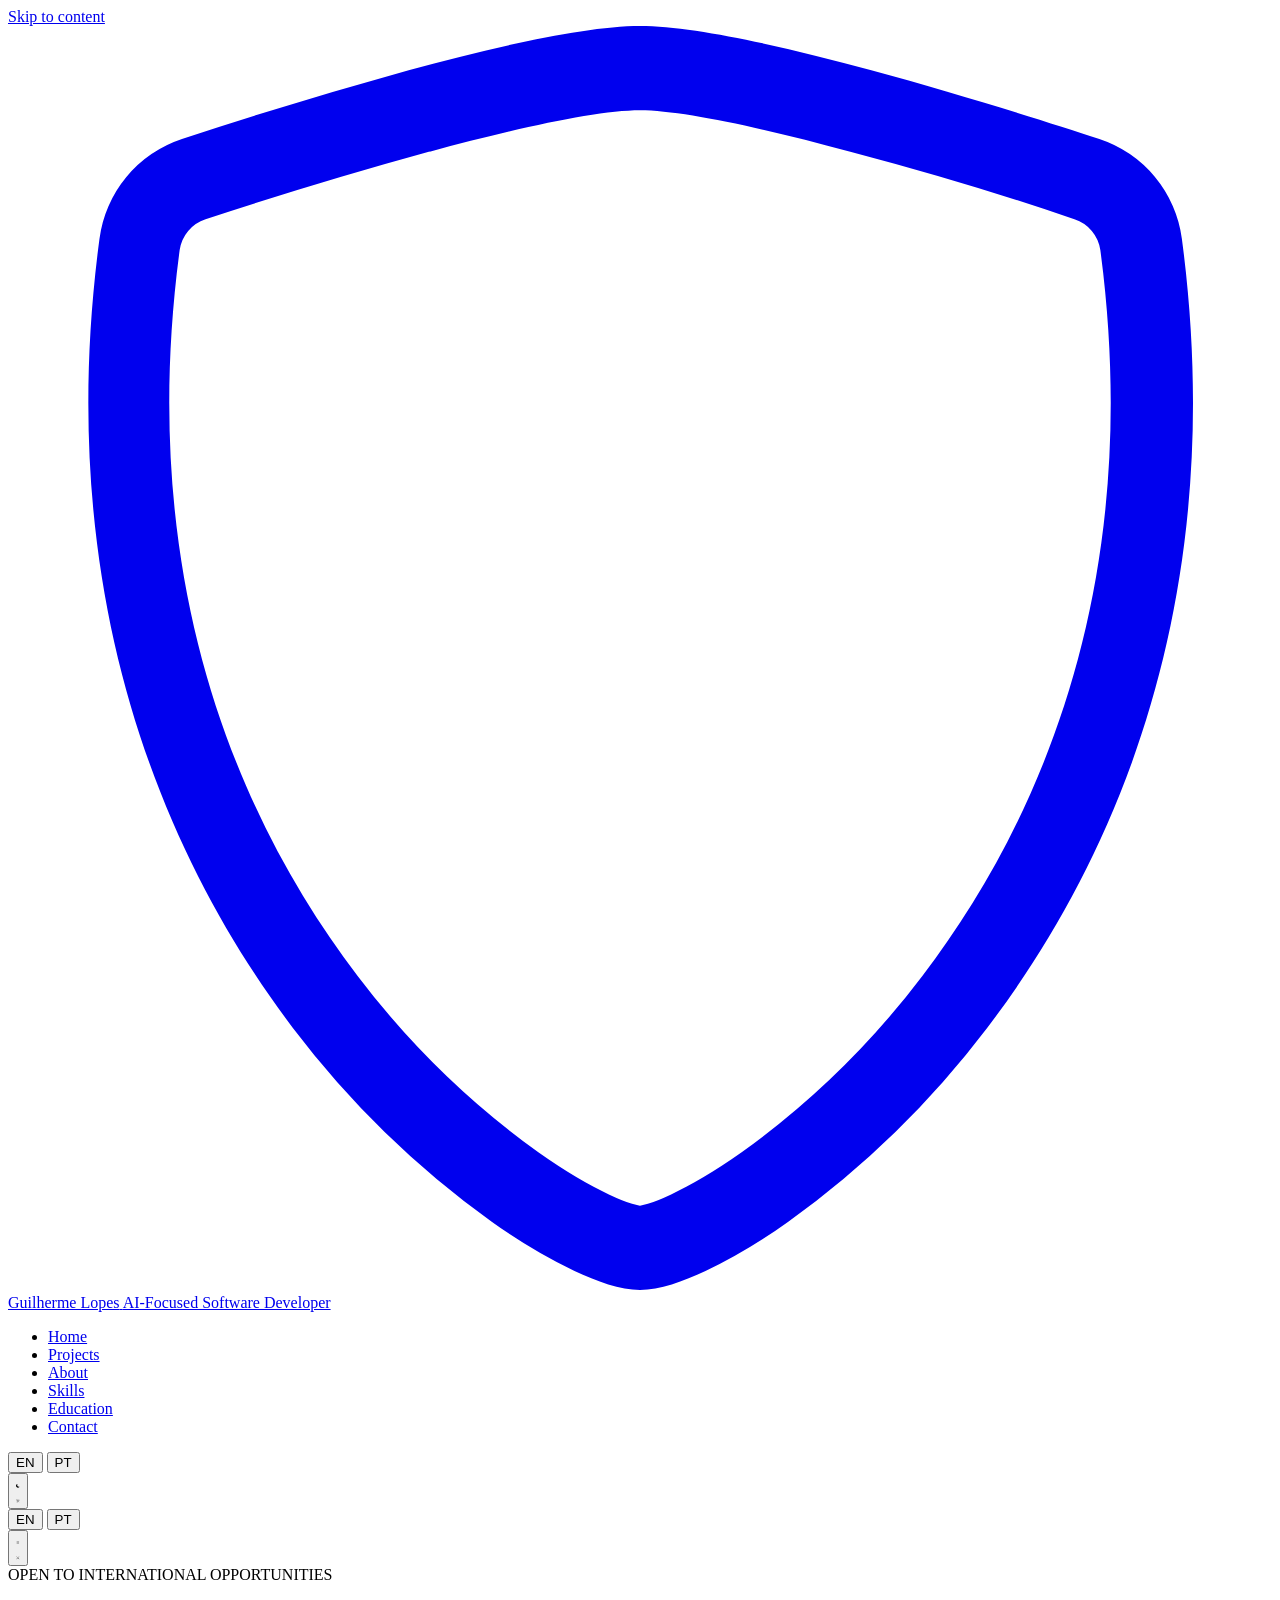
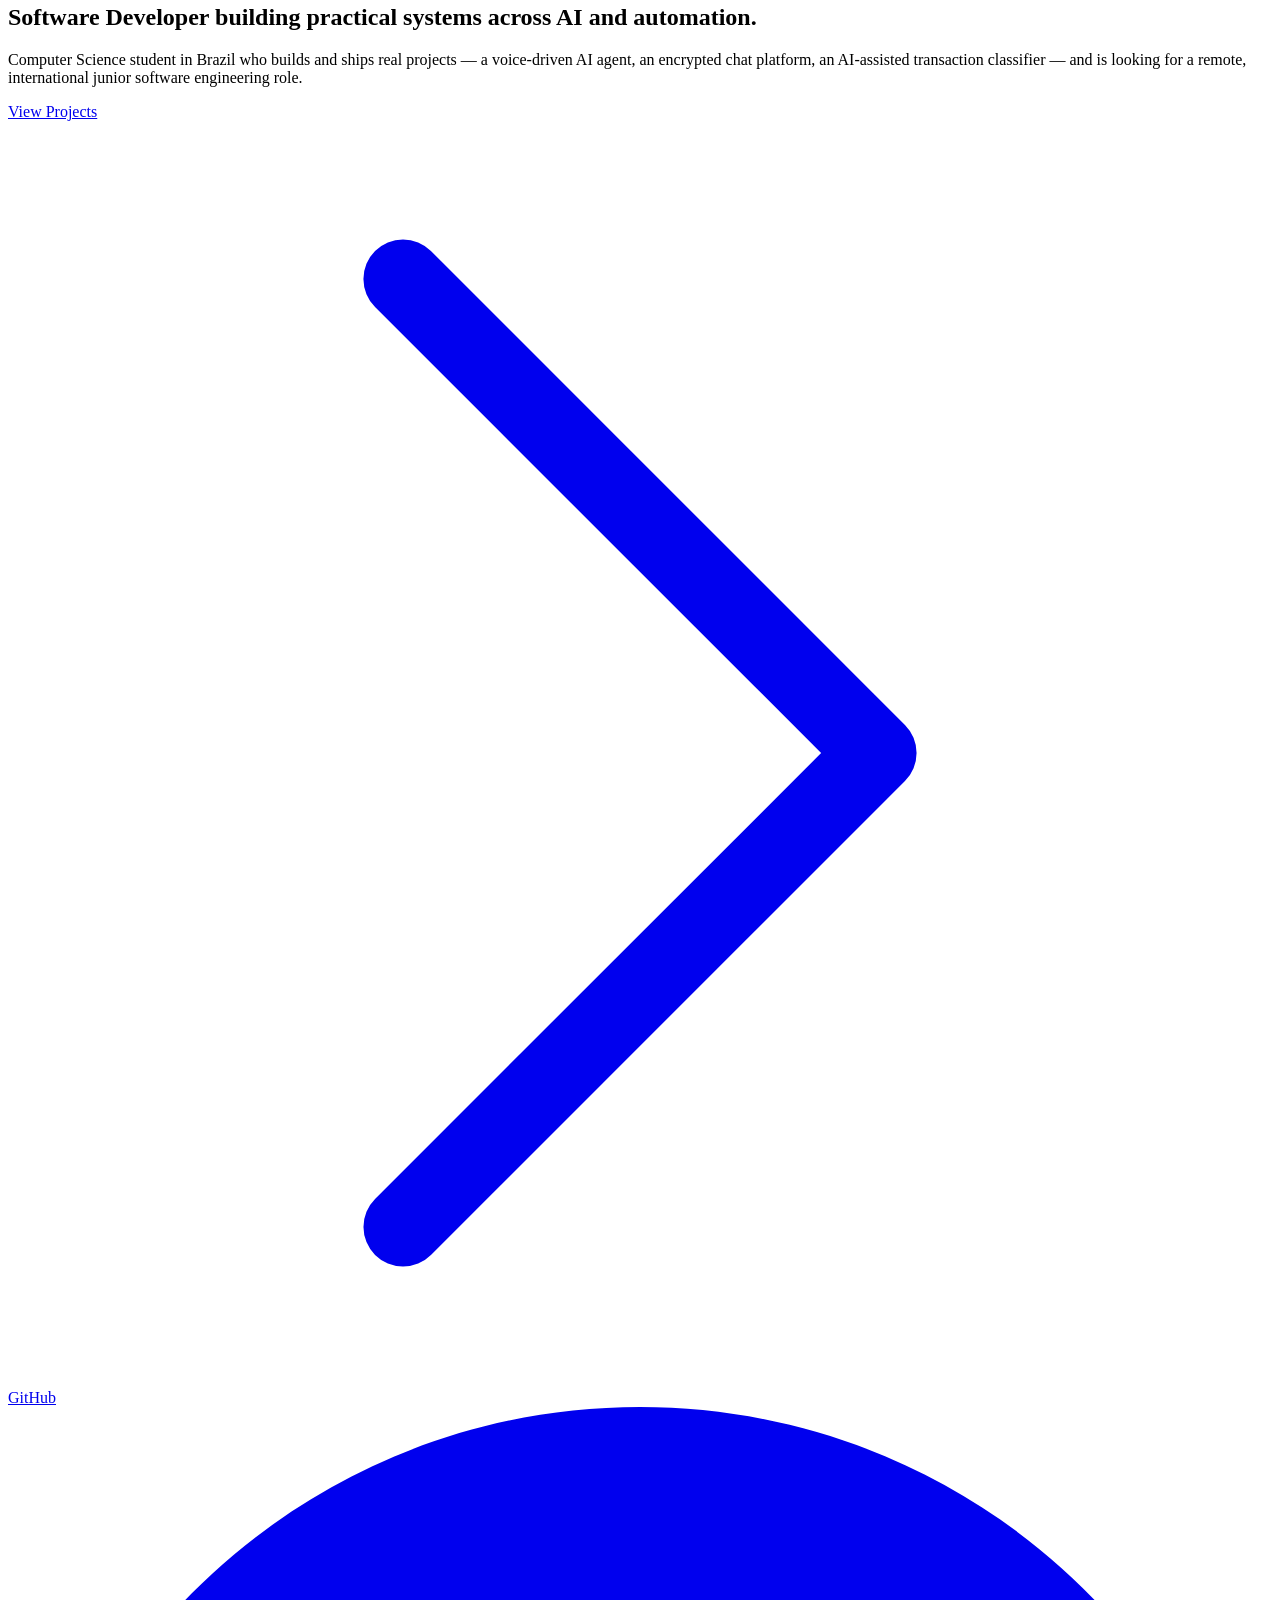
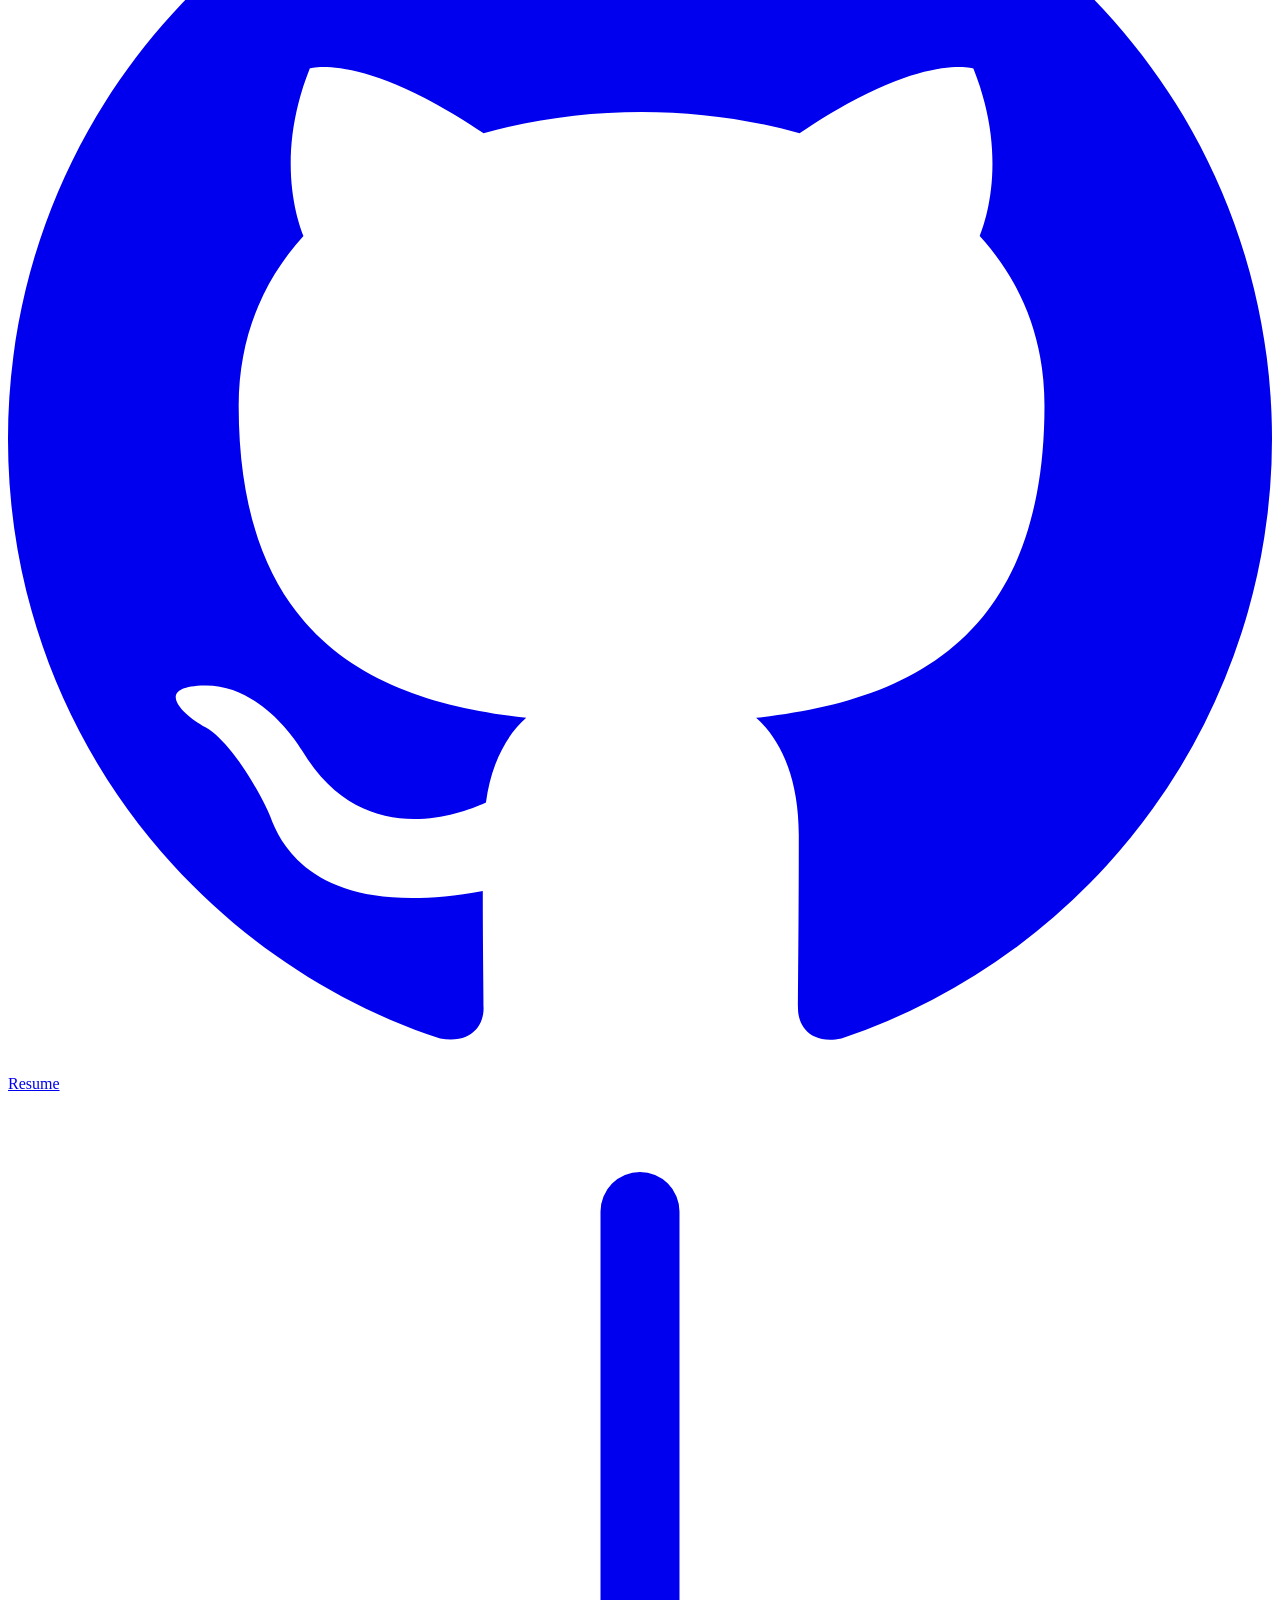
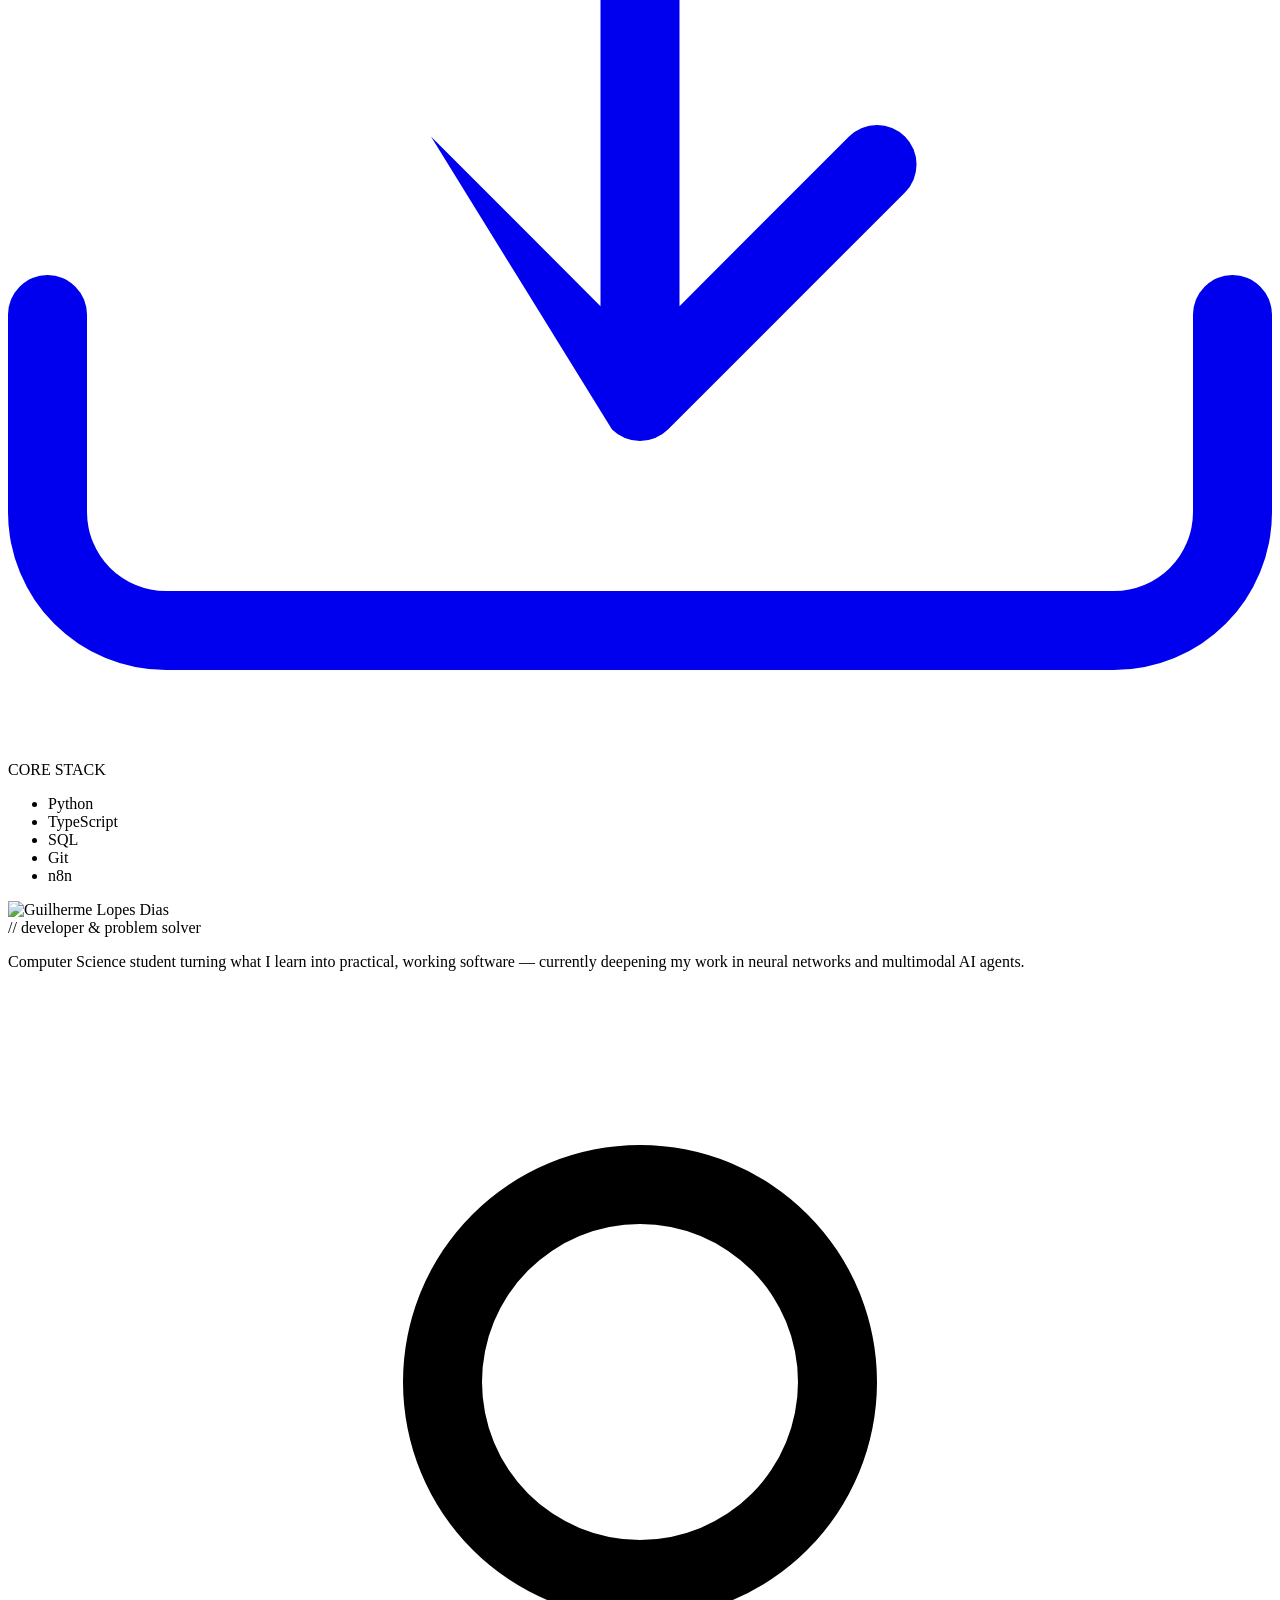
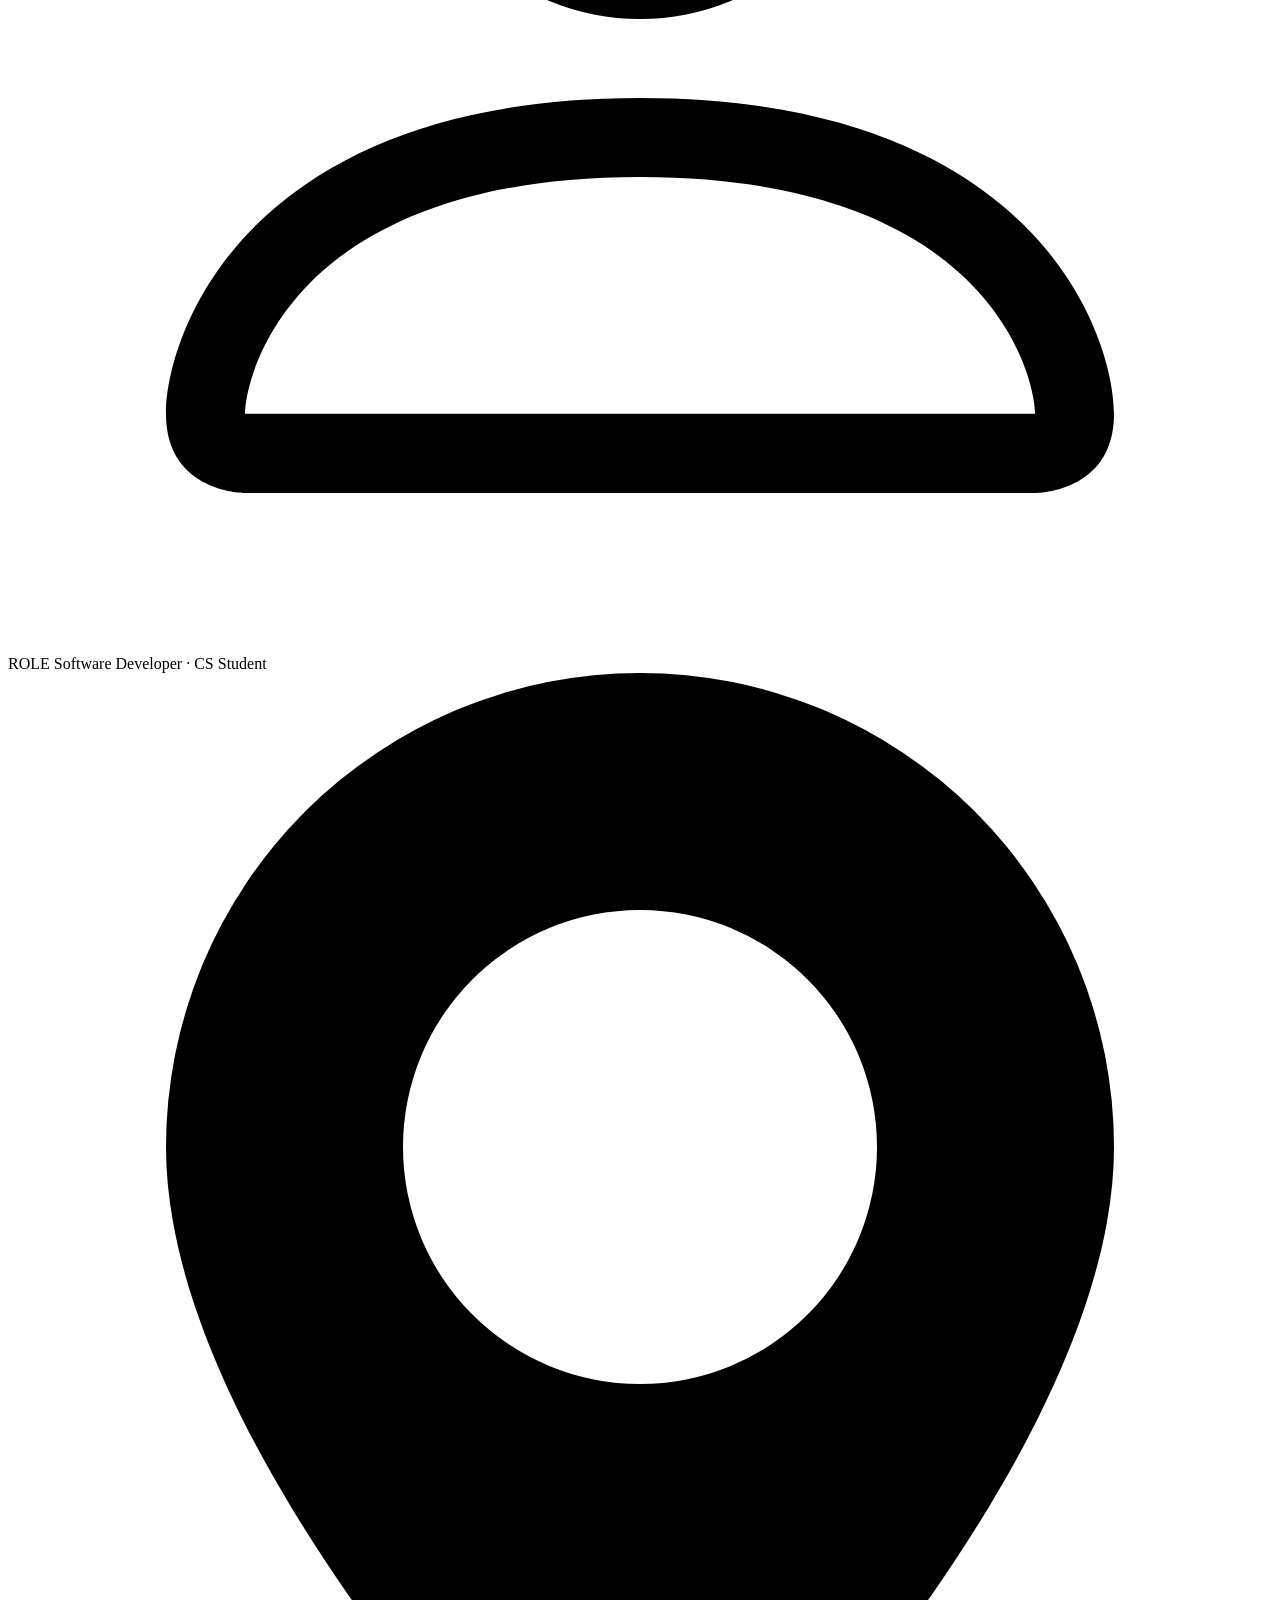
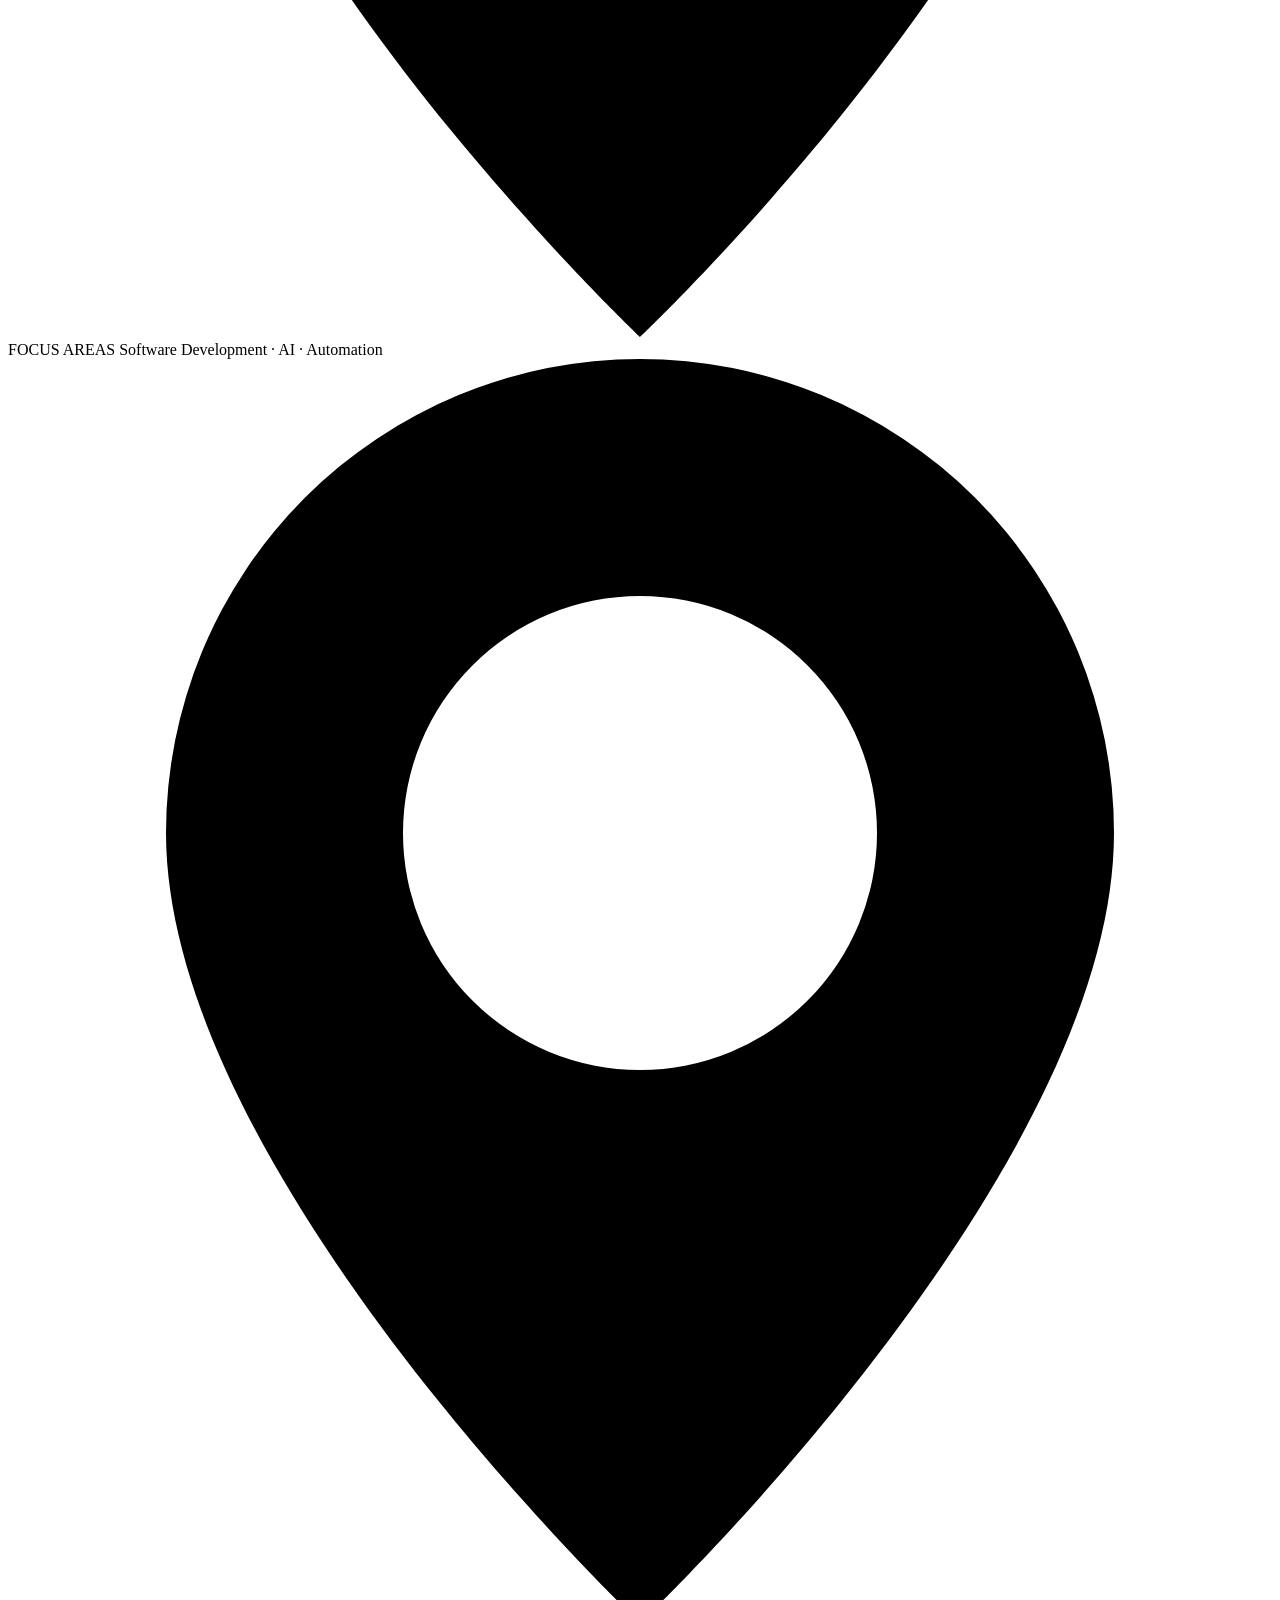
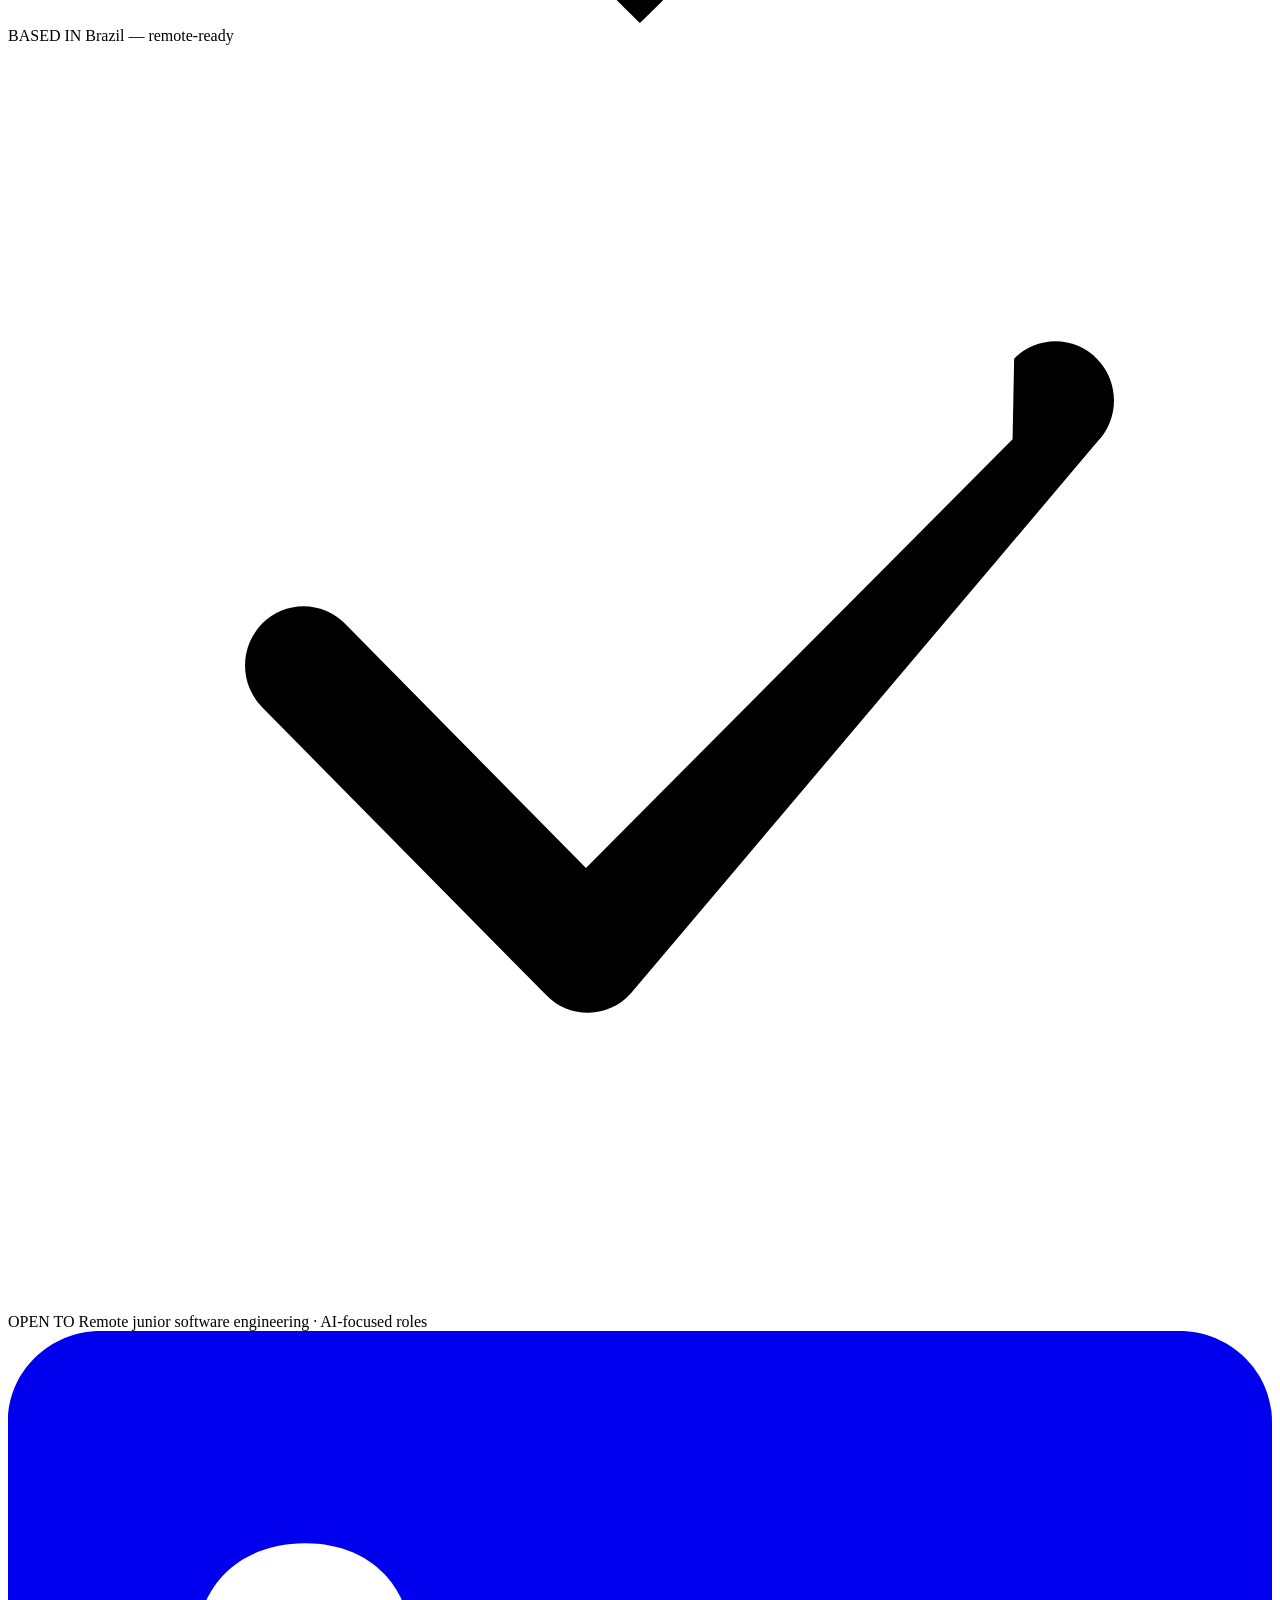
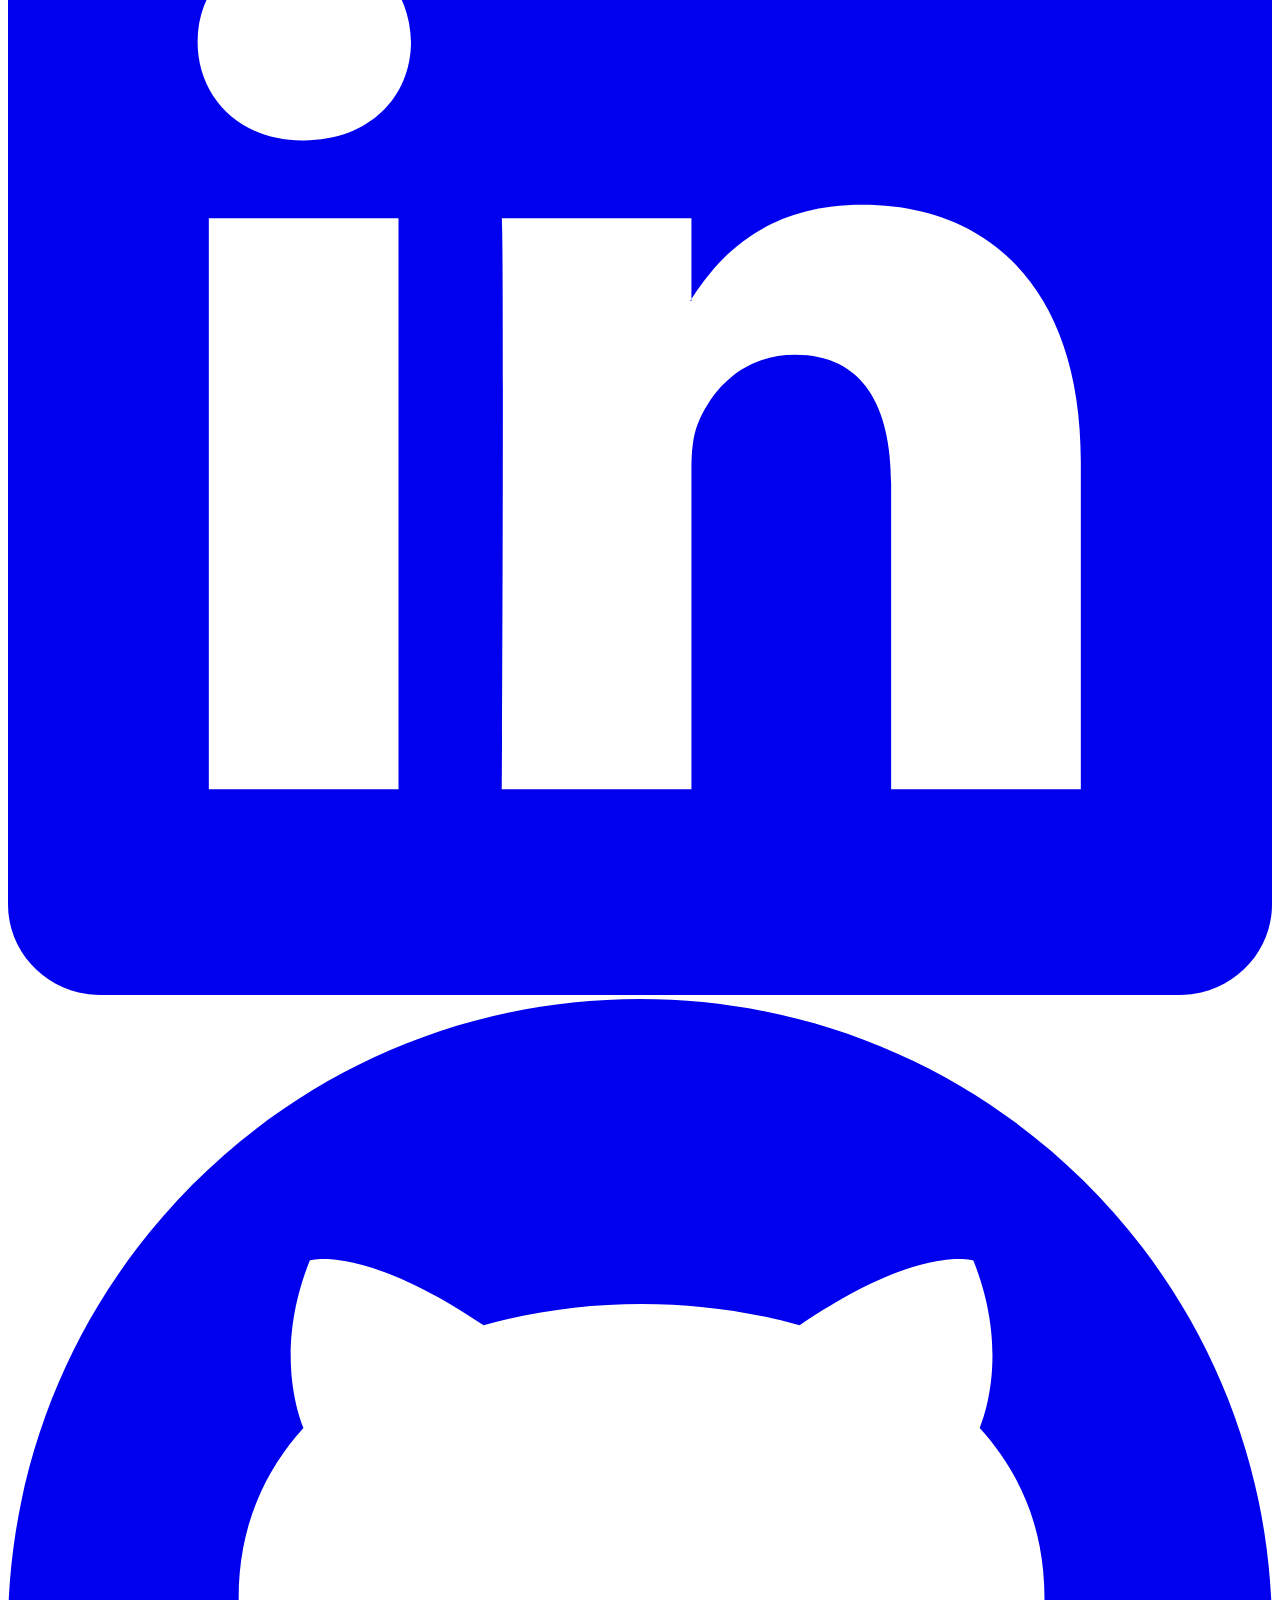
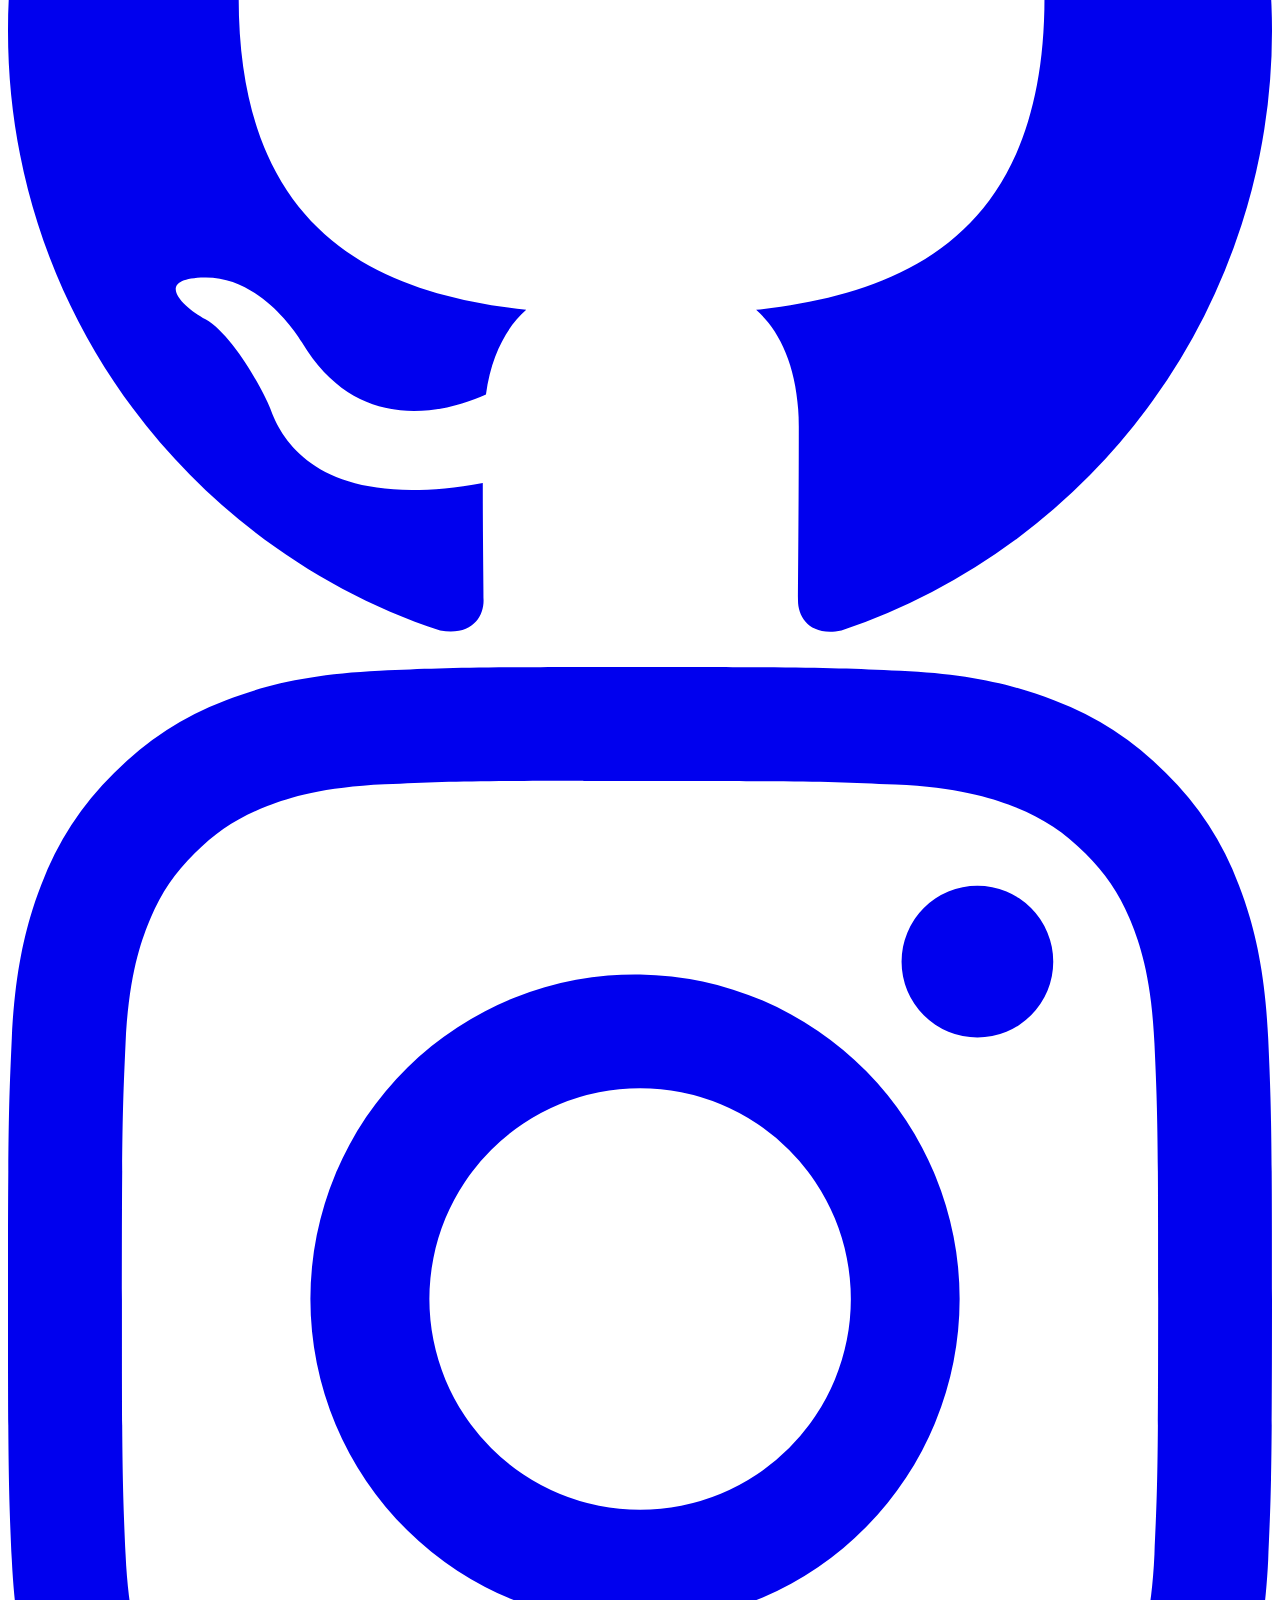
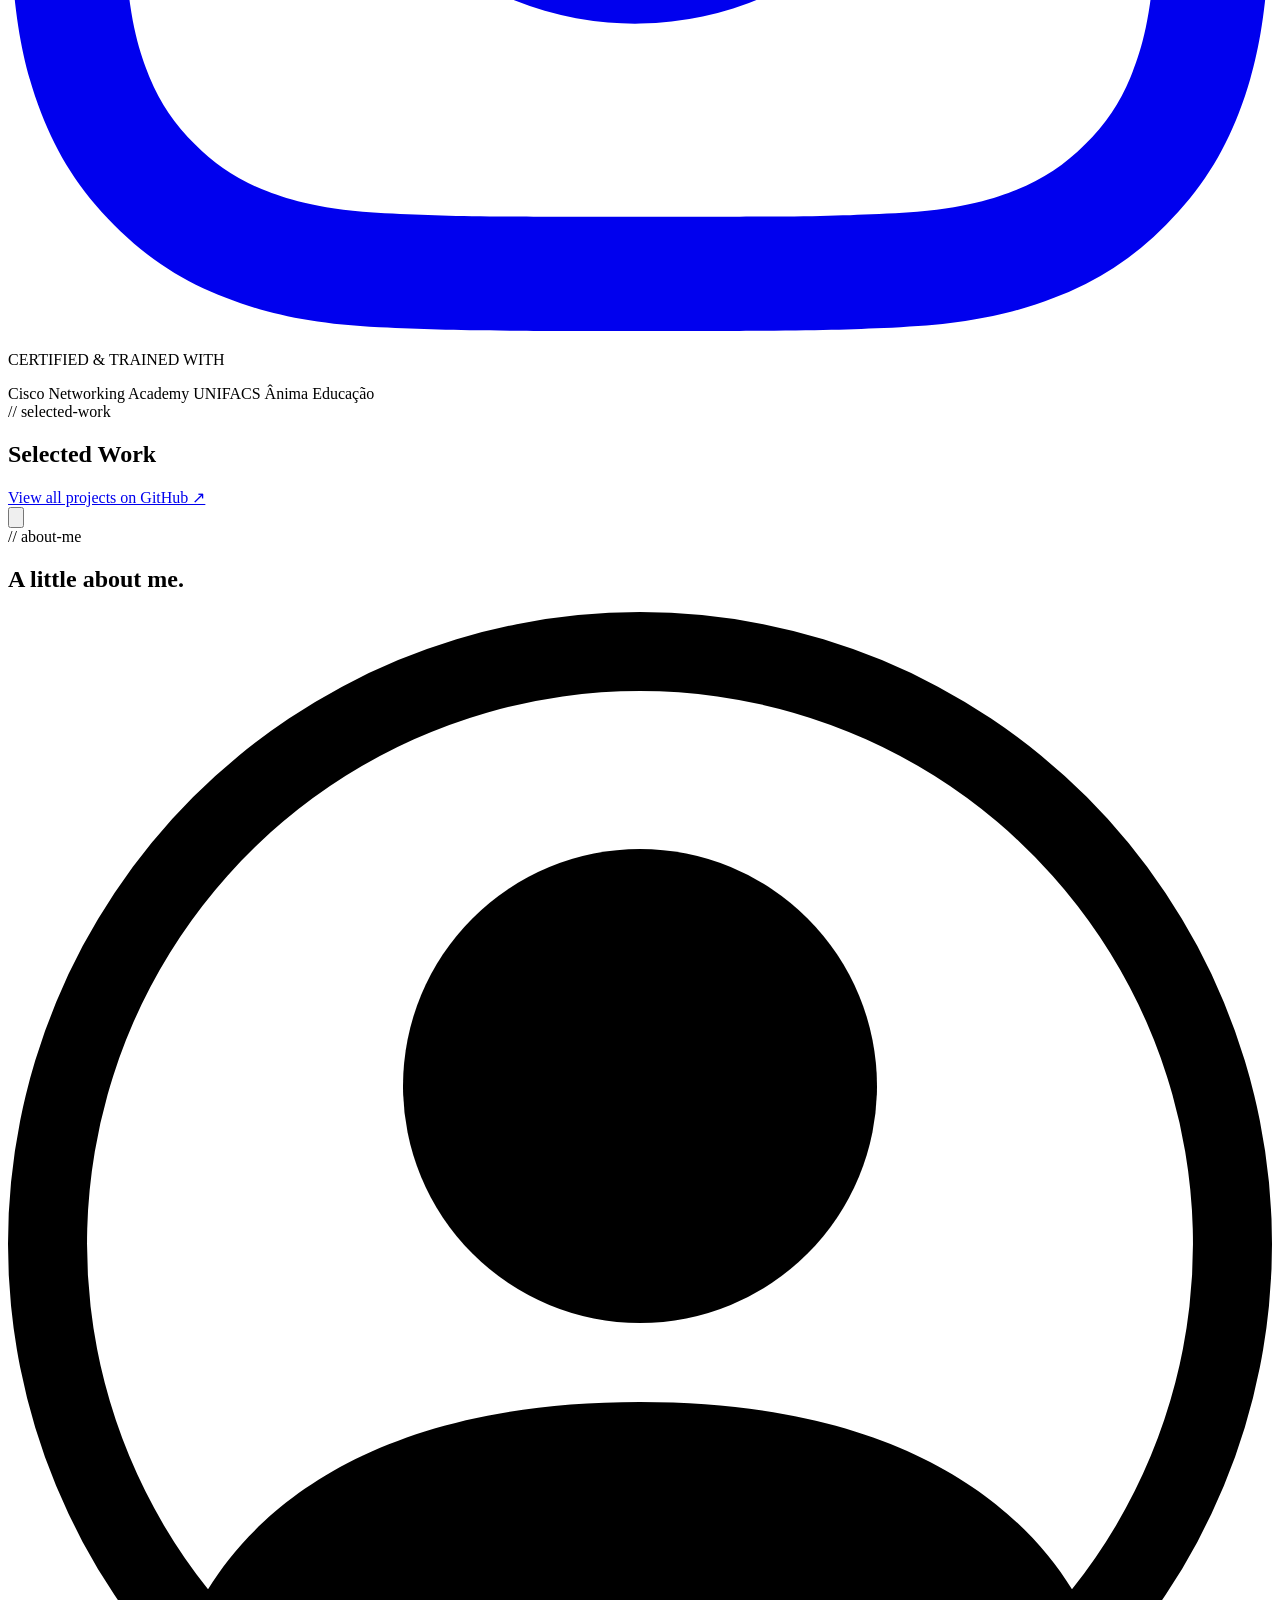
==== commit bacbce8e: "Update index (2) copy 2.html" ====
--- a/index (2) copy 2.html
+++ b/index (2) copy 2.html
@@ -16,7 +16,7 @@
 <link rel="preconnect" href="https://fonts.googleapis.com">
 <link rel="preconnect" href="https://fonts.gstatic.com" crossorigin>
 <link rel="icon" type="image/svg+xml" href="favicon.svg">
-<link rel="stylesheet" href="styles copy 2.css">
+<link rel="stylesheet" href="styles.css">
 </head>
 <body>
 
@@ -546,6 +546,6 @@
   </div>
 </footer>
 
-<script src="script copy 2.js"></script>
+<script src="script.js"></script>
 </body>
-</html>+</html>
